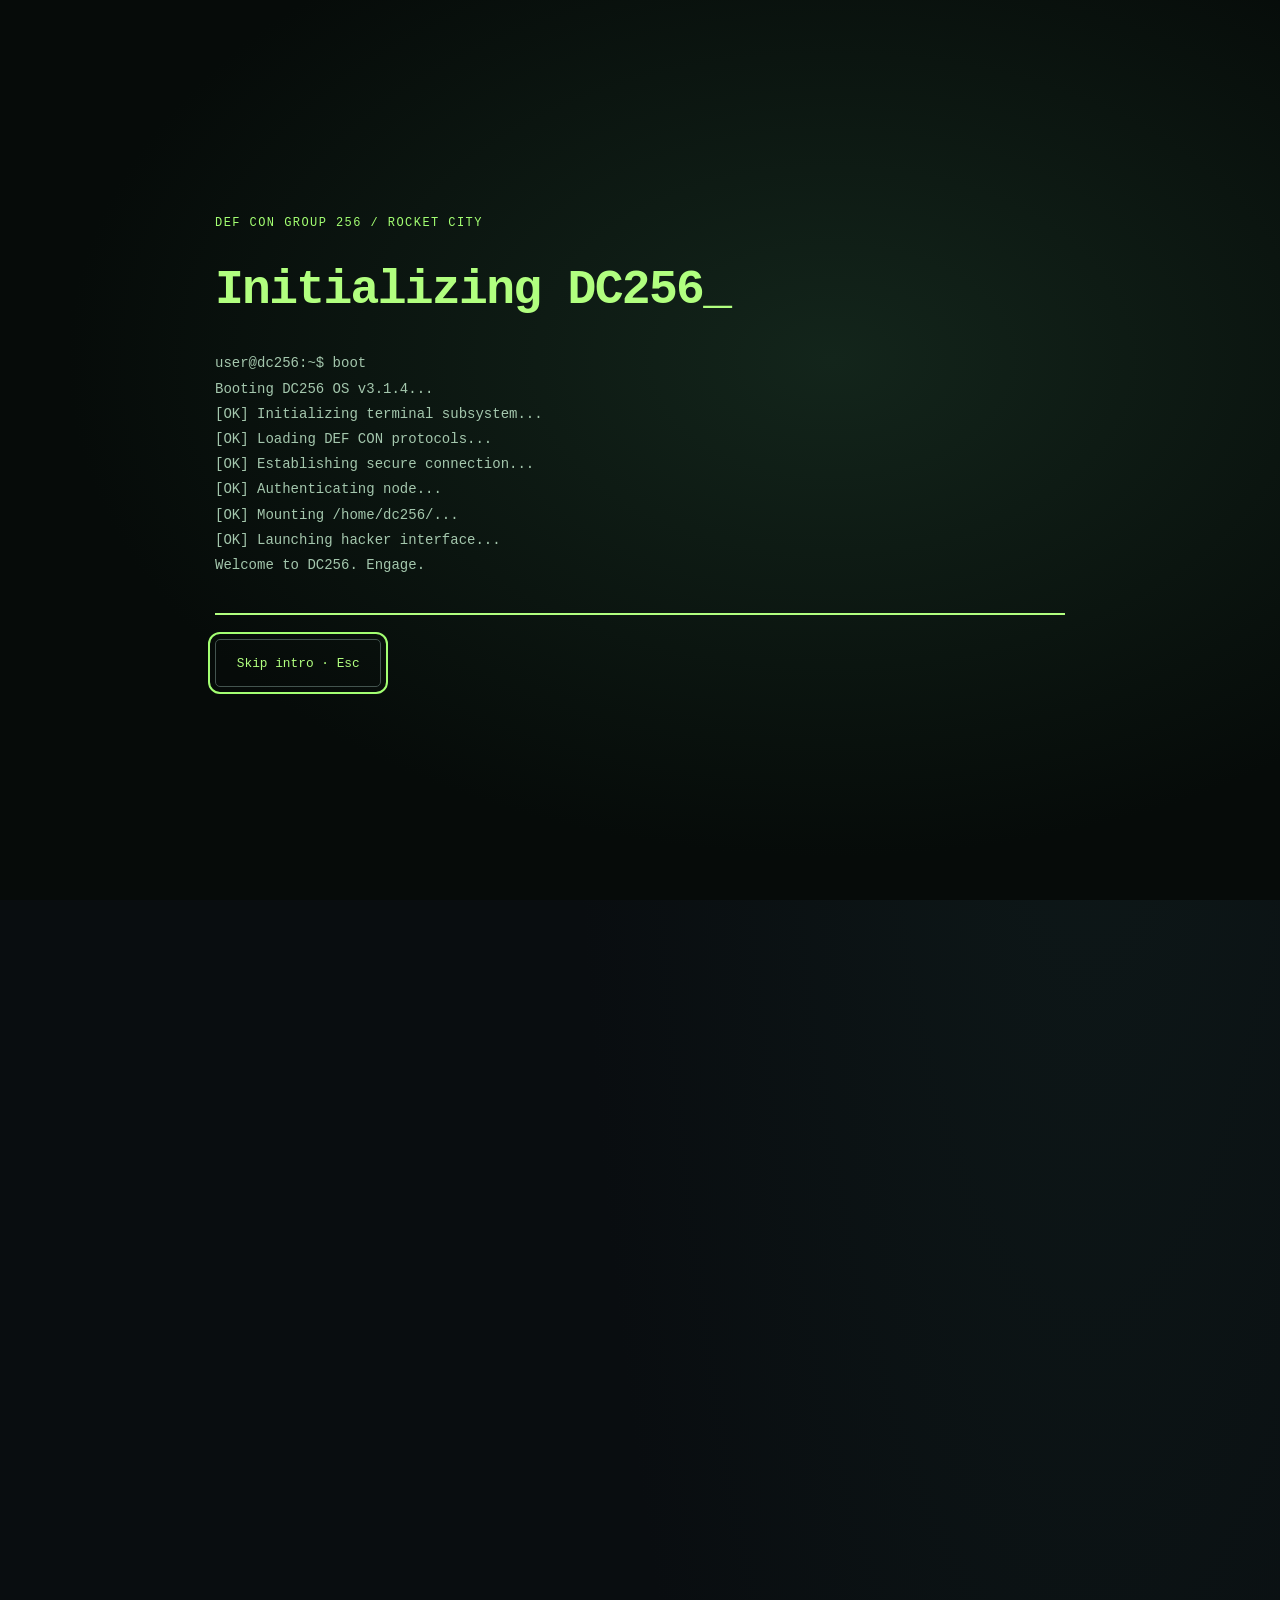
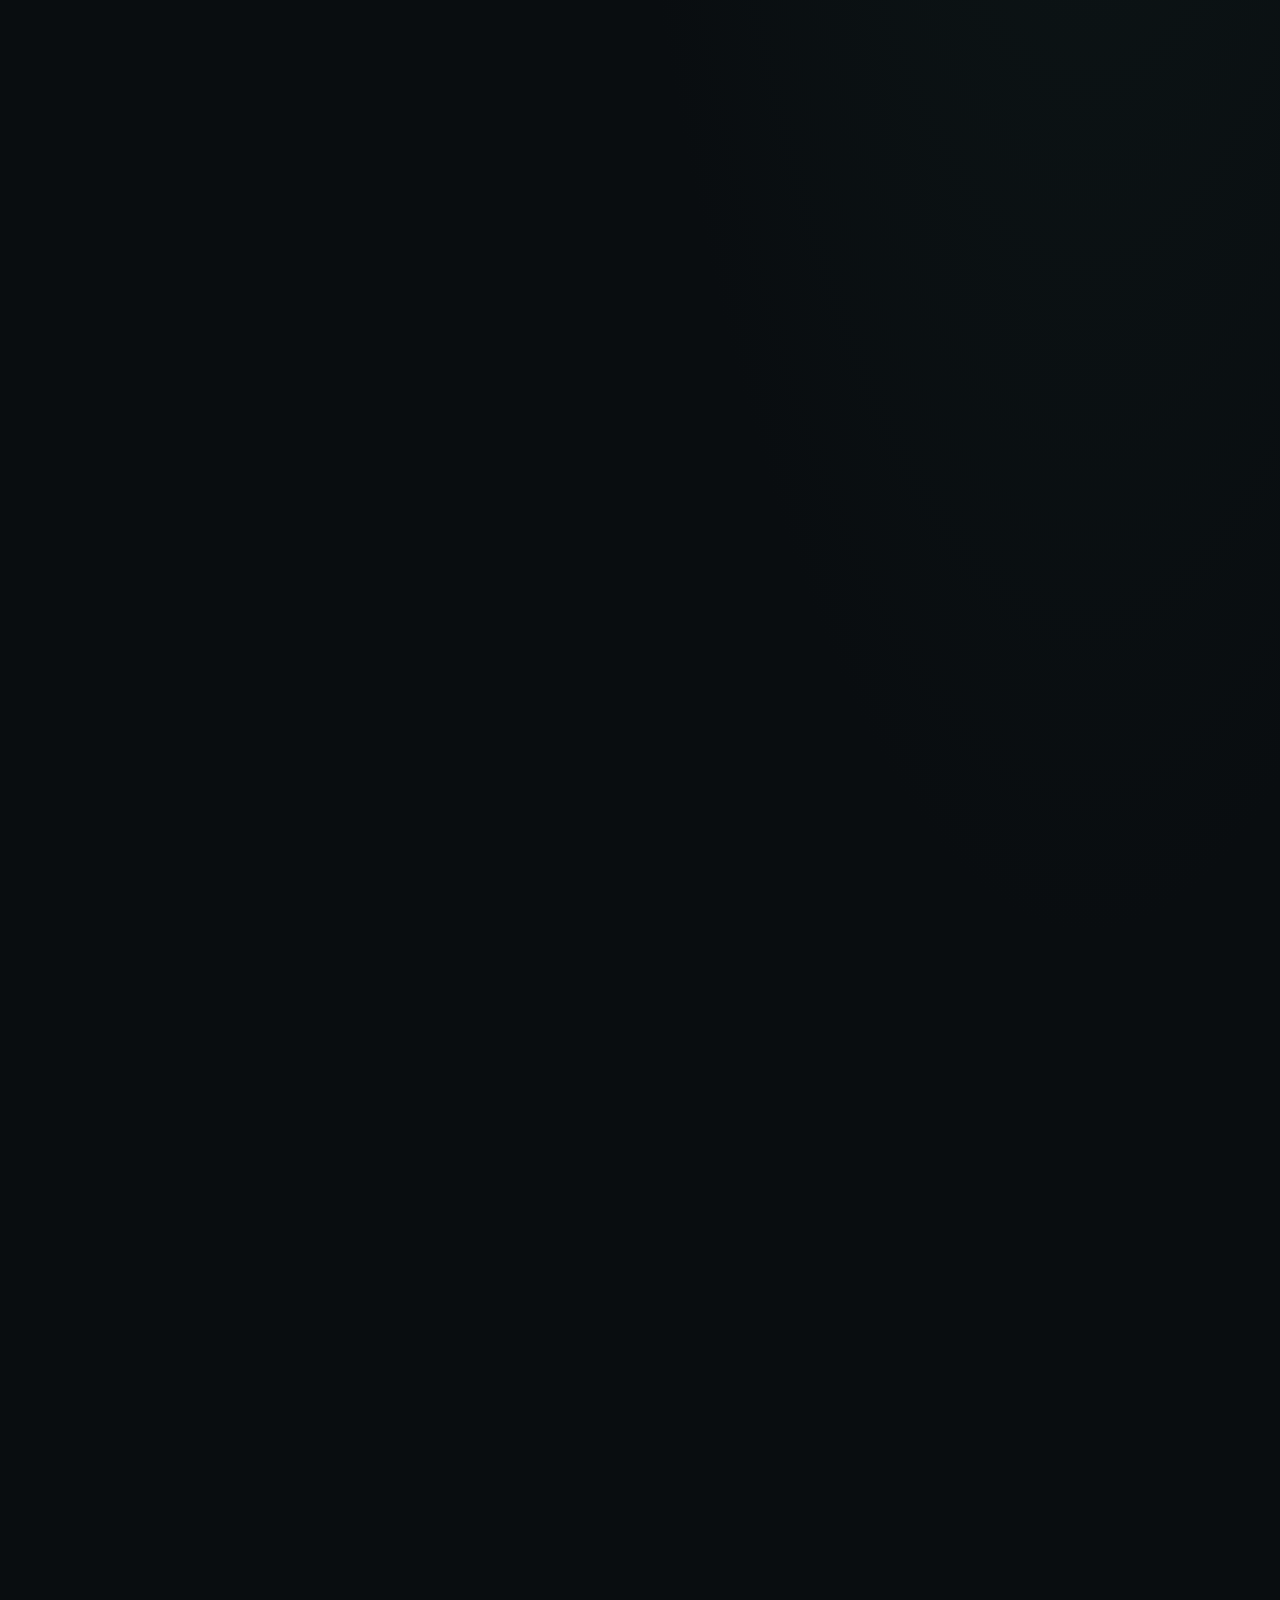
==== index.html @ 9b5f7f0c "Power terminal events command and latest listing from shared event data" ====
<!DOCTYPE html><html lang="en"><head><meta charset="UTF-8"><meta name="viewport" content="width=device-width, initial-scale=1"><title>DC256 — Huntsville Hacker Community</title><meta name="description" content="Huntsville’s DEF CON group. Meet hackers, makers, and security enthusiasts through local meetups, workshops, and CTFs."><script src="scripts/boot-intro.js"></script><link rel="icon" href="images/DC256_Text.png"><link rel="stylesheet" href="https://cdnjs.cloudflare.com/ajax/libs/font-awesome/6.4.0/css/all.min.css"><link rel="stylesheet" href="styles/workbench.css"><script src="scripts/events.js" defer></script><script src="scripts/workbench.js" defer></script></head><body class="home">  <header class="site-header"><a class="site-brand" href="index.html" aria-label="DC256 home"><img src="images/DC256_Text.png" alt="DC256"></a><nav aria-label="Main navigation"><a href="index.html" aria-current="page">Home</a><a href="about.html">About</a><a href="events.html">Events</a><a href="contact.html">Contact</a><a href="wardrive2026.html">Wardrive 2026</a><a href="https://huntsvillehtb.org/" target="_blank" rel="noopener noreferrer">HuntsvilleHTB</a><a href="bsides.html">BSides</a><a href="https://shop.dc256.org/" target="_blank" rel="noopener noreferrer">Shop</a></nav></header>

<main id="main-content"><section class="workbench-hero" aria-labelledby="hero-title">
<div class="hero-copy"><p class="eyebrow">DEF CON GROUP 256 / HUNTSVILLE, AL</p><h1 id="hero-title">Stay curious.<br>Build things.<br><em>Hack together.</em></h1><p class="hero-description">Your local gathering of hackers, tinkerers, and infosec enthusiasts. Open knowledge. Hands-on experiments. Good company.</p><div class="hero-actions"><a class="button primary" href="events.html">Explore events</a><a class="button" href="https://discord.gg/7DgPkkJyCH" target="_blank" rel="noopener noreferrer">Join Discord</a></div><p class="hero-footnote">// Rocket City. Hacker spirit. Everyone welcome.</p></div>
<div class="network-panel"><div class="orbit orbit-one" aria-hidden="true"></div><div class="orbit orbit-two" aria-hidden="true"></div><span class="visual-coordinate" aria-hidden="true">34.7304° N / 86.5861° W</span><div class="window-bar"><span>dc256@rocketcity:~</span><span>community node / 256</span></div><div class="network-art" aria-hidden="true"><svg viewBox="0 0 520 320" fill="none"><path class="network-path" d="M60 75H180L260 160H420M80 255H180L260 160V45M260 160V270H420M260 160L420 65"/><path class="packet" d="M60 75H180L260 160H420M80 255H180L260 160V45M260 160V270H420M260 160L420 65"/><g class="nodes"><circle cx="60" cy="75" r="7"/><circle cx="80" cy="255" r="7"/><circle cx="260" cy="45" r="7"/><circle cx="420" cy="65" r="7"/><circle cx="420" cy="160" r="7"/><circle cx="420" cy="270" r="7"/></g><g fill="#8d9e98" font-family="monospace" font-size="12"><text x="35" y="53">curiosity</text><text x="40" y="285">hardware</text><text x="385" y="44">community</text><text x="382" y="193">security</text><text x="375" y="300">open source</text></g></svg></div><div class="signal-tag signal-tag-a" aria-hidden="true"><span>root@rocketcity</span><strong>ACCESS: OPEN</strong></div><div class="signal-tag signal-tag-b" aria-hidden="true"><span>explore / experiment / share</span><strong>&lt;hello, world /&gt;</strong></div><div class="network-caption"><span class="prompt">$</span> connect --community dc256<span class="cursor">_</span></div><img class="hero-mascot" src="images/racoon.webp" alt="DC256 raccoon mascot"></div>
</section><div class="topic-strip" aria-label="Community interests"><span>Cybersecurity</span><span>Hardware hacking</span><span>CTFs & workshops</span><span>Open knowledge</span></div>  <section class="terminal" id="events"><div class="section-label"><span>COMMUNITY BRIEFING</span><span>MEETUPS / TALKS / WORKSHOPS</span></div>
    <h2 style="color: var(--highlight);">Latest Meetup</h2>
    <div class="next-event">
      <div>
        <h3 style="margin-top:0;color:#cfead3;">November Meetup — Rae Baker &amp; Bri Benson — Identify &amp; Intercept: Protecting Your Family's Online Privacy</h3>
        <p>
          <strong>Date:</strong> Friday, November 20, 2026<br>
          <strong>Time:</strong> 6:00 PM<br>
          <strong>Location:</strong> GigaParts Classroom, 6123 University Dr, Huntsville, AL 35806
        </p>

        <p class="sponsor">
          In collaboration with Rocket City Sleuth Squad and DC256.<br>
          Sponsored by: North Alabama Chapter of the Information System Security Association (NAC-ISSA) —
          <a class="mini-link" href="https://nac-issa.org/" target="_blank">nac-issa.org</a>
        </p>

        <p>
          Join OSINT analysts Bri Benson and Rae Baker as they use their specialties in missing persons and counter human trafficking cases to guide you through identifying weak spots in your family's online privacy.
          You'll learn practical ways to shrink your digital footprint through hands-on activities and case studies.
        </p>

        <p style="margin-top:1rem;">
          <a href="events.html" class="mini-link">See all events</a>
        </p>
      </div>

      <a href="events.html" aria-label="Open events page">
        <img src="images/Identify_Intercept_Flyer_November.jpg" alt="Flyer: Rae Baker &amp; Bri Benson — Identify &amp; Intercept: Protecting Your Family's Online Privacy">
      </a>
    </div>
  </section>  <div class="community-grid"><section class="terminal shell" id="shell"><div class="window-bar"><span>~/dc256 / interactive shell</span><button type="button" id="replayBoot">Replay boot</button></div><div class="shell-screen" id="shellScreen">
    <div class="shell-transcript" role="log" aria-label="Shell transcript" aria-live="polite" aria-relevant="additions">
      <div id="bootScreen" class="boot-log" aria-label="Terminal startup"></div>
      <div class="terminal-output" id="terminalOutput"></div>
    </div>
    <div class="terminal-input">
      <label for="commandInput" class="shell-prompt">user@dc256:~$</label><input type="text" id="commandInput" placeholder="Type help to get started" aria-label="Terminal command" autocomplete="off" autocapitalize="off" spellcheck="false">
    </div>
    </div><div class="command-chips"><span>Try a command</span><button data-command="help">help</button><button data-command="whoami">whoami</button><button data-command="events">events</button><button data-command="banner">banner</button></div>
  </section>  <section class="terminal" id="about"><p class="eyebrow">LOCAL PEOPLE. SHARED CURIOSITY.</p>
    <h2 style="color: var(--highlight);">About DC256</h2>
    <p>DC256 is the Huntsville, Alabama DEF CON Group — a local meetup for hackers, tinkerers, and information security enthusiasts. We’re an open group welcoming everyone from seasoned professionals to curious newcomers.</p>
    <p>Our mission is to share knowledge, promote hands-on experimentation, and build a strong local security community. Expect workshops, lightning talks, CTFs, and general chaos.</p><div class="community-photos"><img src="images/wardrive_group_i2c.webp" alt="DC256 members at the wardriving competition" loading="lazy"><img src="images/yellowhammer_hangout_2.jpeg" alt="Community gathering at Yellowhammer" loading="lazy"></div>
  </section></div>  <section class="terminal" id="featured">
    <h2 style="color: var(--highlight);">Featured on DEF CON's Official Channel</h2>
    <p>DC256 was recently featured on the official DEF CON YouTube channel. Check it out below!</p>
    <div style="position:relative;width:100%;padding-top:56.25%;margin-top:1rem;border:2px solid var(--highlight);box-shadow:0 0 14px rgba(141,255,149,.3);background:#000;">
      <iframe
        style="position:absolute;top:0;left:0;width:100%;height:100%;border:0;"
        src="https://www.youtube-nocookie.com/embed/u-SsrNy-cK0"
        title="DC256 featured on DEF CON's official YouTube channel"
        loading="lazy"
        allow="accelerometer; clipboard-write; encrypted-media; gyroscope; picture-in-picture; web-share"
        referrerpolicy="strict-origin-when-cross-origin"
        allowfullscreen></iframe>
    </div>
  </section>  <section class="terminal" id="wardrive-comp">
    <h2 style="color: var(--highlight);">Wardrive Competition 2026 — Results Are In!</h2>
    <div class="next-event">
      <div>
        <h3 style="margin-top:0;color:#cfead3;">DC256's 1st Annual Wardriving Competition</h3>
        <p>
          <strong>Date:</strong> Saturday, April 25, 2026<br>
          <strong>Location:</strong> UAH I2C, Huntsville<br>
          <strong>Participants:</strong> 6 &nbsp;|&nbsp; <strong>Total BSSIDs:</strong> 41,348 &nbsp;|&nbsp; <strong>Prizes:</strong> $250
        </p>

        <p>
          Our first annual wardriving competition is in the books! 6 participants hit the streets of Huntsville with Kismet rigs and WiGLE Android setups, capturing over 41,000 unique WiFi networks in just over an hour. JT (.luckypi) took 1st place with 96,445 points and 17,540 BSSIDs, Frank Tysons earned 2nd with 75,193 points and an impressive 57 WEP fossils, and K3rnel5anders won 3rd place for the most creative rig.
        </p>

        <p style="margin-top:1rem;">
          <a href="wardrive2026.html" style="
            display:inline-block;
            padding:.7rem 1.5rem;
            background:var(--accent);
            color:black;
            font-weight:bold;
            font-size:1rem;
            border:2px solid var(--highlight);
            text-decoration:none;
            transition:transform .2s ease, box-shadow .2s ease;
            box-shadow:0 0 10px var(--highlight);
          ">🏆 View Full Results & Route Map</a>
        </p>
      </div>

      <a href="wardrive2026.html" aria-label="View wardrive results">
        <img src="images/wardrive_group_i2c.webp" alt="DC256 Wardrive Competition 2026 group photo at I2C">
      </a>
    </div>
  </section>  <section class="terminal discord-panel" style="text-align: center; padding: 4rem 2rem;"><span class="discord-watermark" aria-hidden="true">&gt;_</span><p class="eyebrow">THE CONVERSATION CONTINUES</p>
    <h2 style="color: var(--highlight); margin-bottom: 1.5rem;">Join the DC256 Discord</h2>
    <a href="https://discord.gg/7DgPkkJyCH" target="_blank" style="
      display: inline-block;
      padding: 1rem 2rem;
      background-color: var(--accent);
      color: black;
      font-weight: bold;
      font-size: 1.2rem;
      border: 2px solid var(--highlight);
      text-decoration: none;
      transition: transform 0.2s ease, box-shadow 0.2s ease;
      box-shadow: 0 0 10px var(--highlight);
    ">
      Connect on Discord <i class="fab fa-discord"></i>
    </a>
  </section>    <section class="terminal" id="contact">
    <h2 style="color: var(--highlight);">Contact Us</h2>
    <p>Email: <a href="mailto:info@dc256.org" style="color: var(--highlight);">info@dc256.org</a></p>
    <p><strong>UAH Invention to Innovation Center (I2C)</strong><br>850 Ben Graves Dr NW, Huntsville, AL 35816</p>
    <iframe class="map" src="https://www.google.com/maps?q=850+Ben+Graves+Dr+NW,+Huntsville,+AL+35816&output=embed" width="100%" height="300" style="border:2px solid var(--accent); margin-top: 1rem;" loading="lazy" referrerpolicy="no-referrer-when-downgrade"></iframe>
  </section></main>  <footer>
    <p>&copy; 2026 DC256 - Huntsville DEF CON Group | Built by hackers, for hackers.</p>
    <p>Email us: <a href="mailto:info@dc256.org" style="color:var(--highlight)">info@dc256.org</a></p>    <div class="socials">
      <a href="https://x.com/defcon256" target="_blank"><i class="fab fa-twitter"></i></a>
      <a href="https://www.linkedin.com/company/dc256" target="_blank"><i class="fab fa-linkedin"></i></a>
      <a href="https://discord.gg/7DgPkkJyCH" target="_blank"><i class="fab fa-discord"></i></a>
      <a href="https://www.instagram.com/defcon256/" target="_blank"><i class="fab fa-instagram"></i></a>
      <a href="https://www.facebook.com/people/DC256/61591840475933/" target="_blank"><i class="fab fa-facebook"></i></a>
    </div>
  </footer>

<script>    const terminalOutput = document.getElementById('terminalOutput');
    const commandInput = document.getElementById('commandInput');

    const commands = {
      "whoami": "You're a hacker, tinkerer, and infosec enthusiast. Welcome home.",
      "uptime": "DC256 has been operating since 2018.",
      "ls": "about.html  events.html  contact.html  shop/",
      "pwd": "/var/www/dc256",
      "cd": "Nice try. You're already in the best directory.",
      "cat flag.txt": "FLAG{R34L_H4CK3R_V1B3S}",
      "date": new Date().toString(),
      "clear": "clear",
      "help": `DC256(1)       Community Manual       DC256(1)

NAME
    dc256 — Rocket City's browser shell

SYNOPSIS
    command [exactly as listed below]

DESCRIPTION
    A playground for curious minds.
    Commands are case-sensitive simulations;
    no scans, file changes, or network probes
    are performed. Press Enter to run a command,
    or tap one of the command shortcuts.

COMMUNITY
    whoami          Find your people.
    dc256           About the local crew.
    events          Show the next upcoming meetup.
    contact         Open a human connection.
    uptime          How long we've been at it.

SHELL BASICS
    ls              List the neighborhood.
    pwd             Where you landed.
    cd              Attempt an escape.
    date            Inspect the local clock.
    echo            Shout into the terminal.
    clear           Clear the transcript.
    help            Read this manual.
    helpme          Ask for a little direction.

FIELD TOOLS
    nmap            Scan our fictional host.
    ping            Check curiosity's latency.
    traceroute      Trace the route to community.
    decrypt         Crack an extremely local cipher.
    git status      Inspect your human working tree.
    chmod +x curiosity
                    Grant yourself permission to try.

EASTER EGGS
    cat flag.txt    Capture a tiny flag.
    sudo            Negotiate privileges.
    motd            Message of the day.
    fortune         Binary wisdom.
    banner          Unnecessarily large ASCII art.
    hacktheplanet   You know the line.
    rm -rf /        Test our sandbox's patience.
    coffee          Query the caffeine supply.
    quote           A quiet thought.

EXAMPLES
    user@dc256:~$ ping
    user@dc256:~$ chmod +x curiosity
    user@dc256:~$ git status

SEE ALSO
    events.html, about.html, contact.html

AUTHORS
    Built by hackers, for hackers.

DC256             Section 1             DC256(1)`,
      "dc256": "DC256 — Huntsville hackers, tinkerers, and infosec enthusiasts. See events.html for meetup details.",
      "events": "Browse events.html for meetups, workshops, and the full archive.",
      "sudo": "Nice try. You already have root access. 😏",
      "motd": "Welcome to the rockin' underground of Rocket City hackers. Remember: Hack the planet!",
      "fortune": "There are 10 types of people in the world: those who understand binary and those who don't.",
      "banner": `
      ▒▒▒▒▒▒▒▒▒ ▒▒▒▒▒▒▒▒▒▒▒▒▓▒▒▒▒▒▒▒▒▒ ▒▒▒▒▒▒▒▒▒▒▒▒▒▒▒▒▒▒▒▒▒▒▓
      ▒▒▒▓▓▓▒▒▒▒ ▒▒▒▓▓▓▓▓▓▓██▓▓▓▓▓▓▒▒▓▓▒▒▒▓▓▓▓▓▓▓▓▓▒▒▓▓▓▓▓▓▓▓█
      ▒▒▒▓██▓▒▒▒▒▒▒▒▓███████ ██████▓▒▒▒▒▒▒▒▓▓▓▓▓██▒▒▒▓████████
      ▒▒▒▒▓▒▓▓▒▒▒▒▒▒▒▒      ▒▒▒▒▒▒▒▒▒▒▓▓▒▒▒▒▒▒▒▒▒ ▒▒▒▒▒▒▒▒▒▒▒▒
      ▒▒▒▒█  ▒▒▒▒▒▒▒▓       ▒▒▒▒▓▓▓▓▓▓███████▓▒▒▒▒▒▒▒▓███▓▓▒▒▓
      ▒▒▒▒█ ▒▒▒▒▓▓▒▒▓ ▒     ▒▒▒▒███████ █████▓▒▒▒▒▒▒▒▓███▓▒▒▒▓
      ▒▒▒▒▒▒▒▒▒▓█▒▒▒▒▒▒▒▒▒▒▒▒▒▒▒▒▒▒▒▒▒▒▒▒▒▒▒▒▒▒▒▓▓▓▒▒▒▒▒▒▒▒▒▒█
      ▓▓▓▓▓▓▓▓▓█▓▓▓▓▓▓▓▓▓▓▓▓▓▓▓▓▓▓▓▓▓▓█▒▓▓▓▓▓▓▓▓▓█▓▓▓▓▓▓▓▓▓▓▓█
      ██████████ ████████████████████████████████ ███████████  
      `,
      "echo": "echo...echo...echo... (You can shout in here, but we might just hack back!)",
      "nmap": "Starting Nmap 7.93 ( https://nmap.org )\nHost is up (0.001s latency).\nPORT    STATE SERVICE\n256/tcp open  rocketcity",
      "hacktheplanet": "Mess with the best, die like the rest! (Or just grab some stickers at the next meetup).",
      "rm -rf /": "Whoa there, cowboy! Not in *this* sandbox.",
      "contact": "Find us on Discord, Twitter (@defcon256), or at our next GigaParts meetup!",
      "coffee": "No coffee. Only caffeine-fueled curiosity.",
      "helpme": "Try 'help' (or just ask someone wearing all black at the meetup).",
      "ping": "PING curiosity.local — simulated loopback\nreply from your brain: time=0ms TTL=256\nreply from your brain: time=0ms TTL=256\n0% curiosity lost. 100% chance of a side quest.",
      "traceroute": "Tracing a fictional route to community...\n 1  localhost      (leave the house)\n 2  huntsville     (find the meetup)\n 3  dc256          (ask a weird question)\nDestination reached. You were never an isolated host.",
      "chmod +x curiosity": "Permissions updated (metaphorically).\n-rwxr-xr-x  you  community  curiosity\nYou can now execute that idea you've been putting off.\nWarning: may spawn additional hobbies.",
      "decrypt": "Ciphertext: WPRZ IWT EAPCTI\nTrying ROT13... nope.\nTrying coffee... still nope.\nCaesar shift +11: HACK THE PLANET\nThe real key was an unreasonable number of stickers.",
      "git status": "On branch rabbit-hole\nChanges not staged for commit:\n  modified: sleep_schedule.md\n  modified: definitely_final_v7.py\nUntracked files:\n  another_side_project/\nNothing committed. Everything learned.",
      "quote": "“The quieter you become, the more you are able to hear.” – Kali Linux"
    };

    commandInput.addEventListener('keydown', function (e) {
      if (e.key === 'Enter') {
        const input = commandInput.value.trim();
        commandInput.value = '';

        if (input === '') return;
        document.dispatchEvent(new CustomEvent('shell-command', {detail: {clear: input === 'clear'}}));
        const pre = document.createElement('pre');
        pre.className = 'terminal-command';
        const prompt = document.createElement('span');
        prompt.className = 'shell-prompt';
        prompt.textContent = 'user@dc256:~$ ';
        pre.append(prompt, document.createTextNode(input));
        terminalOutput.appendChild(pre);

        const response = Object.prototype.hasOwnProperty.call(commands, input) ? commands[input] : `command not found: ${input}`;

        if (response === "clear") {
          terminalOutput.innerHTML = '';
        } else {
          const res = document.createElement('pre');
          if (input === 'events') {
            res.textContent = 'Loading latest events...';
            window.DC256Events.terminal().then(text => {
              res.textContent = text;
              if (res.isConnected && res === terminalOutput.lastElementChild) {
                const screen = document.getElementById('shellScreen');
                screen.scrollTop = screen.scrollHeight;
              }
            });
          } else if (input === 'help') {
            res.className = 'man-page';
            response.split('\n').forEach((line, index) => {
              const row = document.createElement('span');
              if (/^[A-Z][A-Z ]+$/.test(line)) row.className = 'man-heading';
              if (index === 0) row.className = 'man-title';
              row.textContent = line + '\n';
              res.appendChild(row);
            });
          } else res.textContent = response;
          terminalOutput.appendChild(res);
        }
        const screen = document.getElementById('shellScreen');
        screen.scrollTop = screen.scrollHeight;
      }
    });
  </script></body></html>
---- styles/workbench.css ----
:root{color-scheme:dark;--main-bg:#090d10;--primary-text:#bac5c8;--highlight:#a3ff72;--accent:#a3ff72;--border-accent:#293739;--surface:#10171b;--muted:#8faaa5;--mono:ui-monospace,SFMono-Regular,Consolas,'Liberation Mono',monospace}
*{box-sizing:border-box}html{scroll-behavior:smooth;scroll-padding-top:7rem}body{margin:0;background:var(--main-bg)!important;color:var(--primary-text)!important;font-family:Arial,Helvetica,sans-serif!important;font-size:1rem;line-height:1.7;min-height:100vh}a{color:var(--highlight);text-underline-offset:.25em}button,input{font:inherit}button,a,input{touch-action:manipulation}:focus-visible{outline:2px solid var(--highlight);outline-offset:5px}img,iframe,video{max-width:100%}img{height:auto}h1,h2,h3{line-height:1.2;letter-spacing:-.035em;color:#edf3ef!important;overflow-wrap:anywhere}h1,h2{font-family:var(--mono)}h2{font-size:clamp(1.4rem,2.5vw,2rem);margin:0 0 1.5rem}h3{font-size:clamp(1.15rem,1.8vw,1.5rem)}p{overflow-wrap:anywhere}header{background:#090d10f5!important;border-bottom:1px solid #293739!important;padding:1.15rem max(1.25rem,calc((100vw - 1280px)/2))!important;display:flex;align-items:center;justify-content:space-between;gap:2rem;position:relative;z-index:20}header>img{width:105px;height:auto!important;flex-shrink:0}nav{display:flex;flex-wrap:wrap;align-items:center;gap:.25rem 1.2rem}nav a{margin:0!important;padding:.5rem 0;color:#bbc8c4!important;font: .875rem var(--mono);font-weight:500!important;text-decoration:none;min-height:44px;display:inline-flex;align-items:center}nav a:hover,nav a[aria-current=page]{color:var(--highlight)!important}nav a[aria-current=page]{box-shadow:inset 0 -2px var(--highlight)}.menu-toggle{display:none}.skip-link{position:absolute;left:1rem;top:-100px;z-index:99;background:var(--highlight);color:#090d10;padding:.7rem}.skip-link:focus{top:1rem}
.home main{max-width:1280px;padding:0 2rem;margin:auto}.workbench-hero{display:grid;grid-template-columns:1.1fr 1fr;gap:4rem;align-items:center;padding:clamp(3rem,7vw,7rem) 0 3.5rem}.eyebrow{color:var(--highlight);font: .8rem var(--mono);letter-spacing:.12em;margin:0 0 1.8rem}.workbench-hero h1{font-family:Arial,Helvetica,sans-serif;font-size:clamp(2.8rem,5.5vw,5rem);font-weight:750;line-height:1.04;margin:0}.workbench-hero h1 em{font-style:normal;color:var(--highlight)}.hero-description{max-width:490px;font-size:1.1rem;margin:1.7rem 0;color:#a5b6b7}.hero-actions{display:flex;flex-wrap:wrap;gap:.8rem}.button{display:inline-flex;padding:.8rem 1.3rem;border:1px solid #43544f;border-radius:5px;text-decoration:none;font: .875rem var(--mono);align-items:center;min-height:48px;transition:background .2s,transform .2s}.button:hover{background:#203023;transform:translateY(-2px)}.button.primary{background:var(--highlight);color:#10170d;border-color:var(--highlight);font-weight:bold}.hero-footnote{font: .8rem var(--mono);color:#8d9f9b;margin-top:2rem}.network-panel{position:relative;background:linear-gradient(145deg,#142019,#0e151a);border:1px solid #33443d;border-radius:10px;min-width:0;box-shadow:0 24px 90px #0004}.window-bar{display:flex;align-items:center;justify-content:space-between;gap:1rem;border-bottom:1px solid #2c3d36;padding:1rem 1.3rem;color:#a1b3ac;font: .75rem var(--mono)}.network-art{padding:1rem 0;background-image:radial-gradient(#83ab8c26 1px,transparent 1px);background-size:18px 18px}.network-art svg{display:block;width:100%;height:auto}.network-path{stroke:#3c5b4c;stroke-width:1.5}.nodes{stroke:#a3ff72;fill:#15291b;stroke-width:2}.packet{stroke:#a3ff72;stroke-width:3;stroke-dasharray:5 150;animation:packet-flow 8s linear 2}.network-caption{border-top:1px solid #2c3d36;padding:1.3rem;font: .8rem var(--mono);color:#bccbc1}.prompt{color:var(--highlight);margin-right:.75rem}.cursor{animation:cursor-blink 1s steps(2) 6}.hero-mascot{position:absolute;width:76px;height:76px;object-fit:contain;right:-15px;bottom:-28px;filter:drop-shadow(0 4px 10px #0008)}.topic-strip{display:flex;flex-wrap:wrap;justify-content:space-between;gap:1rem;border-top:1px solid #293739;border-bottom:1px solid #293739;padding:1.2rem 0;margin-bottom:3.5rem;font:.8rem var(--mono);color:#9eafa8}.topic-strip span:before{content:'+ ';color:var(--highlight)}
.terminal,.about-section,.contact-section,.events-section{background:var(--surface);border:1px solid #293739;box-shadow:none!important;border-radius:8px;padding:clamp(1.25rem,3.5vw,3rem)!important;max-width:1216px;width:calc(100% - 3rem);margin:2rem auto!important;color:var(--primary-text);font-family:Arial,Helvetica,sans-serif}.home .terminal{width:100%;max-width:none;margin:2rem 0!important}.terminal h2:before{content:'// ';color:var(--highlight);font-weight:400}.next-event{display:grid;grid-template-columns:1.3fr .8fr;gap:clamp(1.5rem,4vw,4rem);align-items:start}.next-event img{border:1px solid #3b4a43;border-radius:5px;box-shadow:none;width:100%}.sponsor{font-size:.9rem;color:#b7c8b2;font-weight:400;line-height:1.7}.mini-link{font: .875rem var(--mono);font-weight:600}.shell{background:#0a1113!important;padding:0!important;overflow:hidden}.shell>p,.shell>.terminal-input,.shell>.terminal-output,.shell>.command-chips,.shell>.boot-log{margin:1.2rem 1.5rem}.shell>p{font: .9rem var(--mono)}.terminal-input{display:flex;align-items:center;gap:1rem;background:#121d20;border:1px solid #33483c;border-radius:4px;padding:.65rem 1rem}.terminal-input input{min-width:0;width:100%;background:transparent;color:#e2f4dc;border:0;padding:.3rem;outline-offset:3px;font:1rem var(--mono)}.terminal-output{max-height:340px;overflow:auto;font:.9rem/1.6 var(--mono)}.terminal-output pre{white-space:pre-wrap;overflow-wrap:anywhere;font:inherit}.boot-log{font:.8rem/1.7 var(--mono);color:#8aab95;white-space:pre-wrap}.command-chips{display:flex;gap:.5rem;align-items:center;flex-wrap:wrap;color:#9baea4;font:.8rem var(--mono)}.command-chips button,#replayBoot,.menu-toggle{background:#18241d;color:var(--highlight);border:1px solid #3b5041;border-radius:4px;padding:.55rem .8rem;cursor:pointer;min-height:44px}.command-chips button:hover,#replayBoot:hover{background:#26392a}.window-bar button{font: .75rem var(--mono)}#partners>div{flex-direction:row!important;justify-content:center;flex-wrap:wrap;gap:3rem!important}#partners .partner-row{transform:none!important;gap:2rem!important}#partners img{max-height:100px;object-fit:contain}#partners a{max-width:240px}#contact iframe{border:1px solid #33443d!important;border-radius:5px}#featured>div{border:1px solid #33443d!important;box-shadow:none!important;border-radius:5px;overflow:hidden}.terminal a[style*="display:"]{box-shadow:none!important;border:1px solid #516b48!important;border-radius:5px;font-size:1rem!important;padding:.8rem 1.25rem!important}.event{border:1px solid #33443d!important;box-shadow:none!important;background:#0b1215!important;border-radius:6px;padding:clamp(1rem,3vw,2rem)!important;margin:1.5rem 0!important}.event img{border:1px solid #33443d!important;border-radius:4px;max-height:850px;object-fit:contain}.events-section h1{font-size:clamp(1.7rem,3.5vw,2.8rem);border-bottom-color:#33443d}.archive-header,.archive-panel{width:calc(100% - 3rem);max-width:1216px;border-color:#33443d;box-shadow:none}.archive-panel .events-section{width:100%;margin:0!important}.about-section,.contact-section{max-width:900px;margin:4rem auto!important}.about-section h1,.contact-section h1{font-size:clamp(2rem,5vw,3.5rem)}body>img[alt="DC256 Rocket"]{opacity:.08!important}.contact-section p,.contact-section a{font-size:1rem;line-height:1.8}.hero-banner{background:linear-gradient(120deg,#15221a,#0d171d)!important;border-bottom:1px solid #33443d!important}.hero-banner h1{font-size:clamp(2rem,5vw,3.5rem)!important;text-shadow:none!important}.hero-stat .num{text-shadow:none!important}.socials{display:flex;flex-wrap:wrap;justify-content:center;gap:.5rem}.socials a{display:inline-flex;align-items:center;justify-content:center;min-width:44px;min-height:44px}.socials i{color:#a3ff72!important;font-size:1.25rem!important;margin:0 .5rem!important}footer{padding:2.5rem 1.5rem!important;background:#0a1013!important;border-top:1px solid #293739!important;text-align:center;font-size:.85rem!important;color:#94a6a0;margin-top:4rem!important}footer a{color:var(--highlight)}.map-container iframe{border:1px solid #33443d!important}.motion-paused *{animation-play-state:paused!important}@keyframes packet-flow{to{stroke-dashoffset:-620}}@keyframes cursor-blink{50%{opacity:0}}
@media(min-width:1500px){header{gap:4rem}}@media(max-width:1050px){header{gap:1rem;flex-wrap:wrap}nav{gap:0 1rem}.workbench-hero{gap:2rem}.hero-mascot{right:0}}@media(max-width:700px){html{scroll-padding-top:1rem}header{padding:1rem 1.25rem!important;justify-content:space-between}.menu-toggle{display:block;font:.875rem var(--mono)}header nav{width:100%;display:flex;gap:.25rem 1.25rem}header nav.mobile-collapsed{display:none}.home main{padding:0 1.25rem}.workbench-hero{grid-template-columns:1fr;padding:2.5rem 0;gap:2rem}.workbench-hero h1{font-size:clamp(2.5rem,10vw,4rem)}.hero-description{font-size:1rem}.hero-footnote{line-height:1.6}.network-panel{max-width:520px;width:100%}.network-art svg{max-height:250px}.topic-strip{display:grid;grid-template-columns:1fr 1fr;font-size:.75rem;margin-bottom:2rem}.next-event{grid-template-columns:1fr}.next-event>a{max-width:480px}.terminal,.events-section,.about-section,.contact-section{width:calc(100% - 2rem);margin:1rem auto!important}.shell>.window-bar{padding:.8rem 1rem;gap:.5rem}.shell>.terminal-input,.shell>.terminal-output,.shell>.command-chips,.shell>.boot-log,.shell>p{margin:1rem}.command-chips>span{width:100%}.archive-header,.archive-panel{width:calc(100% - 2rem)}#partners>div{gap:2rem!important}#partners img{max-width:200px!important}.hero-banner{padding:2.5rem 1rem!important}.hero-banner .stats-row{gap:1rem!important}.hero-banner .subtitle{font-size:1rem}.network-caption{font-size:.75rem}footer{margin-top:2rem!important}}
@media(prefers-reduced-motion:reduce){html{scroll-behavior:auto}*,*:before,*:after{animation:none!important;transition:none!important}}
@media(max-width:700px){.lb-row{display:grid!important;grid-template-columns:2rem minmax(0,1fr);gap:.5rem!important;padding:1rem .5rem!important}.lb-row>div:nth-child(2){min-width:0}.lb-name{overflow-wrap:anywhere}.lb-bssids,.lb-pts{min-width:0!important;font-size:.9rem!important}.lb-bssids{grid-column:2;text-align:left!important}.lb-pts{grid-column:2;text-align:left!important}}
/* Visual depth: orbital community node, editorial sections, and photo windows. */
.home{background:radial-gradient(ellipse at 85% 8%,#18312c55,transparent 34%),#090d10!important}.home main{position:relative}.workbench-hero{position:relative;isolation:isolate;padding-top:4.5rem;padding-bottom:4rem;gap:2rem;min-height:660px}.workbench-hero:before{content:'';position:absolute;inset:0 -2rem;z-index:-1;background-image:linear-gradient(#7bab8c08 1px,transparent 1px),linear-gradient(90deg,#7bab8c08 1px,transparent 1px);background-size:56px 56px;mask-image:linear-gradient(90deg,transparent,#000 60%,transparent)}.workbench-hero:after{content:'256';position:absolute;z-index:-1;right:-.02em;top:-.08em;font:800 clamp(12rem,27vw,25rem)/1 Arial,sans-serif;letter-spacing:-.07em;color:#a3ff7206;pointer-events:none}.hero-copy{position:relative;z-index:3}.hero-copy h1{font-size:clamp(2.8rem,5.3vw,5rem)}.hero-copy h1 em{color:#b1ff7f;text-shadow:0 0 45px #a3ff7212}.hero-actions .primary{box-shadow:0 5px 30px #a3ff7218}.network-panel{height:520px;background:radial-gradient(ellipse at 50% 48%,#38634944,transparent 65%);border:none;box-shadow:none;border-radius:0;isolation:isolate}.network-panel>.window-bar{border:none;padding:0 0 1rem;color:#7ba28d;font-size:.7rem;letter-spacing:.04em;position:relative;z-index:4}.network-art{position:absolute;inset:65px -10px 20px;background-image:radial-gradient(#83ab8c35 1px,transparent 1px);background-size:18px 18px;mask-image:radial-gradient(ellipse,#000 45%,transparent 73%);opacity:.8}.network-art svg{width:100%;height:100%}.network-art svg g[fill]{opacity:0}.network-path{stroke:#67ad8366}.packet{stroke:#c4ff99;animation:packet-flow 9s linear 3}.hero-mascot{position:absolute;z-index:2;width:260px;height:430px;max-width:65%;object-fit:contain;right:auto;left:50%;bottom:32px;transform:translateX(-50%);filter:drop-shadow(0 0 30px #8aff6a18) drop-shadow(0 16px 16px #0009);animation:mascot-arrive .9s ease-out both}.orbit{position:absolute;z-index:-1;border:1px solid #9dff742b;left:50%;top:49%;border-radius:50%;pointer-events:none}.orbit-one{width:380px;height:380px;transform:translate(-50%,-50%);box-shadow:0 0 0 28px #9dff7403,0 0 0 29px #9dff740c}.orbit-one:after{content:'';position:absolute;inset:-3px;border:3px solid transparent;border-top-color:#b1ff7f;border-right-color:#b1ff7f55;border-radius:50%;animation:orbital-scan 14s linear 2}.orbit-two{width:460px;height:190px;transform:translate(-50%,-50%) rotate(-26deg);border-color:#81d9f533}.visual-coordinate{position:absolute;right:0;bottom:3px;font:.65rem var(--mono);letter-spacing:.08em;color:#8ca69a}.network-caption{position:absolute;bottom:0;left:0;width:75%;background:#0c1514db;border:1px solid #395b48;border-radius:4px;z-index:4;padding:.9rem 1rem;box-shadow:0 12px 30px #0004}.signal-tag{position:absolute;z-index:3;background:#0d1918e8;backdrop-filter:blur(8px);padding:.7rem .85rem;border:1px solid #3c6150;border-left:2px solid #a3ff72;box-shadow:0 10px 28px #0005;font:.65rem/1.5 var(--mono)}.signal-tag span{display:block;color:#9fb6a9}.signal-tag strong{font-weight:400;color:#c3ff9f;font-size:.8rem}.signal-tag-a{top:105px;left:-4px;animation:tag-arrive .7s .15s both}.signal-tag-b{right:-5px;bottom:110px;border-left-color:#7dd9ef;animation:tag-arrive .7s .3s both}.signal-tag-b strong{color:#96e7f6}.topic-strip{position:relative;background:#101b16;border:1px solid #2c4035;border-radius:4px;padding:1.1rem 1.5rem;margin-bottom:3rem;color:#c1d0c4}.section-label{display:flex;justify-content:space-between;gap:1rem;font:.7rem var(--mono);letter-spacing:.08em;color:#98b09e;border-bottom:1px solid #364b3c;padding-bottom:1rem;margin-bottom:1.75rem}.section-label span:first-child{color:#b1ff7f}#events{background:linear-gradient(120deg,#17231b,#10171b 60%);border-top:2px solid #a3ff72;position:relative}#events .next-event{grid-template-columns:1.3fr .75fr}#events .next-event>a{transform:rotate(1.5deg);transition:transform .25s}#events .next-event>a:hover{transform:rotate(0)}#events .next-event img{box-shadow:10px 10px 0 #050a0866}.community-grid{display:grid;grid-template-columns:1fr 1fr;gap:1.5rem;align-items:stretch}.home .community-grid .terminal{margin:.5rem 0 2rem!important;min-width:0}.community-grid #about{background:transparent;border:none;padding:2rem 1rem!important}.community-grid #about .eyebrow{font-size:.7rem;line-height:1.7;letter-spacing:.08em}.community-photos{display:grid;grid-template-columns:1.25fr 1fr;gap:.8rem;margin-top:2rem}.community-photos img{width:100%;height:165px;object-fit:cover;border:1px solid #3d5142;border-radius:4px;filter:saturate(.7);transition:filter .3s,transform .3s}.community-photos img:nth-child(2){transform:translateY(15px)}.community-photos img:hover{filter:saturate(1);transform:translateY(-3px)}.home #featured{background:transparent;padding:2rem 0!important;border:0;border-top:1px solid #2c4035;border-radius:0}.home #featured>div{border-color:#50624b!important}.home #wardrive-comp{background:linear-gradient(135deg,#112027,#10171b 60%);border-color:#2c4e55}.home #wardrive-comp h2:before{color:#8bdcec}#wardrive-comp .next-event img{margin-top:.5rem}.discord-panel{position:relative;overflow:hidden;background:radial-gradient(ellipse at 50% 100%,#a3ff721a,transparent 65%),#101b16;isolation:isolate}.discord-watermark{position:absolute;z-index:-1;left:3%;top:-.25em;font:800 13rem var(--mono);color:#a3ff7208;transform:rotate(-12deg);pointer-events:none}.discord-panel .eyebrow{font-size:.75rem}.discord-panel h2:before{content:''}#partners{background:transparent;border:none!important;border-top:1px solid #293739!important;border-radius:0}#contact{background:linear-gradient(115deg,#111c17,#10171b)}
@keyframes orbital-scan{to{transform:rotate(360deg)}}@keyframes mascot-arrive{from{opacity:0;transform:translate(-50%,18px)}to{opacity:1;transform:translate(-50%,0)}}@keyframes tag-arrive{from{opacity:0;translate:0 8px}to{opacity:1;translate:0 0}}
@media(max-width:1050px) and (min-width:701px){.network-panel{height:460px}.hero-mascot{height:350px;width:220px}.orbit-one{width:290px;height:290px}.orbit-two{width:340px;height:150px}.signal-tag-a{left:0;top:70px}.signal-tag-b{right:0;bottom:80px}.signal-tag{font-size:.6rem}.signal-tag strong{font-size:.7rem}.network-caption{width:100%;font-size:.7rem}.visual-coordinate{bottom:-25px}.community-grid{grid-template-columns:1fr}.community-photos img{height:240px}}
@media(max-width:700px){.workbench-hero{padding-top:2.8rem;min-height:0;gap:1.2rem}.workbench-hero:after{top:39%;font-size:13rem;right:0}.workbench-hero:before{inset:0 -1rem}.network-panel{height:420px;max-width:440px;margin:auto}.hero-mascot{height:345px;width:215px;bottom:35px}.orbit-one{width:270px;height:270px}.orbit-two{width:320px;height:150px}.signal-tag{padding:.55rem .65rem;font-size:.6rem}.signal-tag strong{font-size:.7rem}.signal-tag-a{left:0;top:75px}.signal-tag-b{right:0;bottom:100px}.network-panel>.window-bar{font-size:.6rem}.network-art{inset:40px 0 15px}.network-art svg{max-height:none}.network-caption{width:100%;padding:.8rem;font-size:.7rem}.visual-coordinate{bottom:-24px;font-size:.6rem}.topic-strip{padding:1rem;font-size:.7rem;margin-top:1rem}.section-label{font-size:.65rem;flex-wrap:wrap;gap:.5rem}#events .next-event{grid-template-columns:1fr}#events .next-event>a{transform:none}.community-grid{grid-template-columns:1fr;gap:0}.community-grid #about{padding:1.5rem .25rem!important}.community-photos{margin-bottom:1rem}.community-photos img{height:150px}.discord-watermark{font-size:9rem;left:0;top:0}.discord-panel .eyebrow{font-size:.65rem}}
@media(prefers-reduced-motion:reduce){.packet,.orbit-one:after,.hero-mascot,.signal-tag{animation:none!important}}
/* Shared navigation and interior-page visual system. */
.site-header{gap:1.5rem;position:relative;backdrop-filter:blur(14px)}.site-brand{display:inline-flex;flex-shrink:0}.site-brand img{display:block;width:105px;height:auto!important;max-height:none!important}.site-header nav{gap:.15rem 1rem;justify-content:flex-end;font-family:var(--mono)}.site-header nav a{font-size:.8rem;letter-spacing:0;text-transform:none}.resources-menu{position:relative}.resources-menu summary{list-style:none;cursor:pointer;color:#bbc8c4;font:.8rem var(--mono);padding:.7rem 0;min-height:44px;display:flex;align-items:center;gap:.4rem}.resources-menu summary::-webkit-details-marker{display:none}.resources-menu summary:after{content:'⌄';color:#a3ff72}.resources-menu summary.current-section{color:var(--highlight)}.resources-links{position:absolute;top:100%;left:-1rem;min-width:205px;padding:.5rem 1rem;background:#101b18;border:1px solid #3b5444;border-radius:5px;box-shadow:0 15px 35px #0008;z-index:30}.resources-links a{display:flex;white-space:nowrap}.inner-page{background:radial-gradient(ellipse at 85% 3%,#1f3d2a55,transparent 35%),#090d10!important}.inner-page .about-section,.inner-page .contact-section{position:relative;overflow:hidden;max-width:1100px;background:linear-gradient(125deg,#14221a,#10171b 65%);border-top:2px solid #a3ff72;padding:clamp(1.5rem,5vw,4rem)!important}.about-section:after,.contact-section:after{content:'256';position:absolute;right:0;top:-.15em;font:800 15rem/1 var(--mono);color:#a3ff7207;pointer-events:none}.inner-page .eyebrow{position:relative;z-index:1;font-size:.75rem;line-height:1.6}.page-deck{font-size:clamp(1.25rem,2.5vw,1.7rem)!important;color:#d0dfd1!important;line-height:1.4!important;max-width:600px}.about-section>p:not(.eyebrow):not(.page-deck){max-width:760px}.about-gallery{display:grid;grid-template-columns:1.3fr 1fr;gap:1rem;margin:2.5rem 0}.about-gallery img{width:100%;height:260px;object-fit:cover;border:1px solid #48604c;border-radius:5px}.about-gallery img:nth-child(2){margin-top:1.5rem}.contact-actions{display:flex;gap:.75rem;flex-wrap:wrap;margin:2rem 0}.contact-section .button{font:.875rem var(--mono);line-height:1.4;color:var(--highlight)}.contact-section .primary{color:#10170d}.contact-section .map-container{border-radius:5px;margin-top:2rem}.page-banner{max-width:1216px;width:calc(100% - 3rem);margin:3rem auto 1rem;padding:2rem 0;display:grid;grid-template-columns:1.5fr 1fr;gap:2rem;align-items:center;position:relative;background-image:radial-gradient(#90b59e16 1px,transparent 1px);background-size:22px 22px}.page-banner h1{font:700 clamp(2rem,4vw,3.8rem)/1.12 Arial,sans-serif;letter-spacing:-.04em;margin:1rem 0}.page-banner h1 em{font-style:normal;color:#b1ff7f}.page-banner p:not(.eyebrow){max-width:580px}.banner-symbol{font:200 clamp(5rem,13vw,11rem)/1 var(--mono);color:#7bdbef66;display:flex;align-items:center;justify-content:center}.banner-symbol span{font-size:.55em;color:#b1ff7f;text-shadow:0 0 60px #a3ff7225}.events-page .event{border-left:2px solid #668956!important}.events-page .events-section{background:linear-gradient(125deg,#142019,#10171b 65%)}.wardrive2026-page .hero-banner{background:radial-gradient(ellipse at 70% 30%,#2b576044,transparent 55%),linear-gradient(125deg,#142019,#0c171c)!important}.wardrive2026-page .hero-banner h1{font-family:var(--mono)}.wardrive2026-page .hero-stat{border-left:1px solid #567466;padding:0 1.5rem}.wardrive2026-page .hero-stat .num{color:#b1ff7f}.resource-page .wrap,.linux-resource main{width:calc(100% - 3rem);max-width:1216px;margin:3rem auto;padding:0 0 2rem}.resource-page .wrap>h1{font-size:clamp(2rem,4vw,3.5rem);padding:1rem 0 1.5rem;border-bottom-color:#344c3c}.resource-page .grid{grid-template-columns:repeat(auto-fit,minmax(min(100%,300px),1fr));gap:1.25rem}.resource-page .card,.linux-resource .terminal-intro,.linux-resource main>section{background:linear-gradient(135deg,#16221a,#10171b);border:1px solid #344b3b;border-top:2px solid #86bc65;border-radius:6px;box-shadow:none;padding:1.5rem;min-width:0}.resource-page .card h2{font:600 1.2rem var(--mono)}.resource-page .btn{border:1px solid #5a7e4a;border-radius:4px;font:.875rem var(--mono);padding:.8rem 1rem;line-height:1.5;max-width:100%;overflow-wrap:anywhere}.resource-page .note{background:#15221a;border-color:#405d48;border-radius:4px}.linux-resource .hero{background:radial-gradient(ellipse at 70% 40%,#355c2d44,transparent 65%),#101b17;padding:4rem 1.5rem;border-bottom:1px solid #36503e;animation:none}.linux-resource .hero h1{font-size:clamp(2.5rem,6vw,5rem);text-shadow:none;color:#b1ff7f!important}.linux-resource main>section{margin:2rem 0}.linux-resource pre{overflow:auto;max-width:100%}.linux-resource .terminal-intro{border-left:3px solid #a3ff72}.resource-page .footer{margin-top:auto!important}.resource-page .card .muted{font-size:.9rem}
@media(max-width:1150px){.site-header{flex-wrap:wrap}.site-header nav{flex:1;gap:.15rem .8rem}.site-header nav a,.resources-menu summary{font-size:.75rem}}@media(max-width:700px){.site-header nav{justify-content:flex-start;gap:.2rem 1.25rem}.site-header nav a,.resources-menu summary{font-size:.875rem}.resources-links{position:static;box-shadow:none;min-width:0;margin-bottom:.5rem}.resources-menu[open]{width:100%}.resources-links a{white-space:normal}.page-banner{width:calc(100% - 2rem);grid-template-columns:1fr;margin:1.5rem auto 0;padding:1.5rem .25rem}.banner-symbol{position:absolute;right:0;top:0;font-size:6rem;opacity:.18;z-index:0;pointer-events:none}.page-banner>div:first-child{position:relative;z-index:1}.about-gallery{gap:.7rem;margin:2rem 0}.about-gallery img{height:160px}.inner-page .about-section,.inner-page .contact-section{margin:1.5rem auto!important}.resource-page .wrap,.linux-resource main{width:calc(100% - 2rem);margin:2rem auto;padding:0 0 1rem}.wardrive2026-page .hero-stat{padding:0 .65rem}.linux-resource .hero{padding:2.5rem 1rem}.linux-resource .hero .event-meta{flex-wrap:wrap}.resource-page .grid{grid-template-columns:1fr}.resource-page .btnrow{min-width:0}.site-brand img{width:105px}}
/* One shell viewport: transcript first, active prompt last. */
.shell-screen{max-height:520px;min-height:300px;overflow:auto;padding:1.25rem 1.5rem;scrollbar-color:#405c46 #0a1113;font:.875rem/1.65 var(--mono)}.shell-screen .boot-log{white-space:pre-wrap;overflow-wrap:anywhere;margin:0 0 1rem;color:#9bb5a3;font:inherit}.shell-screen .terminal-output{max-height:none;overflow:visible;margin:0;font:inherit}.shell-screen .terminal-output pre{margin:0 0 1rem;white-space:pre-wrap;overflow-wrap:anywhere;font:inherit}.shell-screen .terminal-output .terminal-command{margin-bottom:.25rem;color:#e2f4dc}.shell-prompt{color:var(--highlight);font:inherit}.shell-screen .terminal-input{display:flex;align-items:baseline;gap:.6rem;margin:0;padding:0;background:transparent;border:0;border-radius:0}.shell-screen .terminal-input label{flex-shrink:0;white-space:nowrap}.shell-screen .terminal-input input{flex:1;width:0;min-width:0;padding:.2rem 0;font:inherit;border:0;border-radius:0}.shell-screen .terminal-input:focus-within{box-shadow:none}.shell-screen .terminal-input input:focus-visible{outline:1px solid #57774e;outline-offset:3px}.shell .command-chips{border-top:1px solid #293d30;padding-top:1rem}@media(max-width:700px){.shell-screen{padding:1rem;max-height:460px;font-size:.8rem}.shell-screen .terminal-input{gap:.4rem}.shell-screen .terminal-input input{font-size:1rem}.shell-screen .terminal-input input::placeholder{font-size:.75rem}}
/* First homepage visit boots fullscreen; subsequent visits use a 30-minute cooldown. */
.boot-pending{overflow:hidden}.boot-pending body>:not(.startup-overlay){visibility:hidden}.startup-overlay{position:fixed;inset:0;z-index:10000;background:radial-gradient(ellipse at 65% 40%,#13251b,#060b09 65%);color:#b1ff7f;display:flex;align-items:center;justify-content:center;padding:clamp(1.25rem,5vw,5rem);overflow:auto}.startup-console{width:min(100%,850px);margin:auto;font-family:var(--mono)}.startup-console .eyebrow{font-size:.75rem;line-height:1.7}.startup-console h1{font:600 clamp(1.5rem,5vw,3rem)/1.2 var(--mono);color:#b1ff7f!important;margin:1.25rem 0 2rem}.startup-console h1 span{animation:cursor-blink 1s steps(2) infinite}.startup-lines{font:.875rem/1.8 var(--mono);white-space:pre-wrap;overflow-wrap:anywhere;min-height:17em;margin:0;color:#a4c7ad}.startup-progress{height:2px;background:#28402e;margin:1.5rem 0}.startup-progress span{display:block;height:100%;width:0;background:#b1ff7f;transition:width .2s linear}.startup-console button{font-size:.8rem;background:transparent;color:#b1ff7f;cursor:pointer}.startup-console button:hover{background:#1b2d1d}@media(max-width:480px){.startup-lines{font-size:.75rem;min-height:19em}.startup-console .eyebrow{font-size:.65rem}}
.shell-screen .man-page{color:#bbcdc0;line-height:1.75}.man-heading{color:#b1ff7f;font-weight:700}.man-title{color:#d8eed0;font-weight:700}
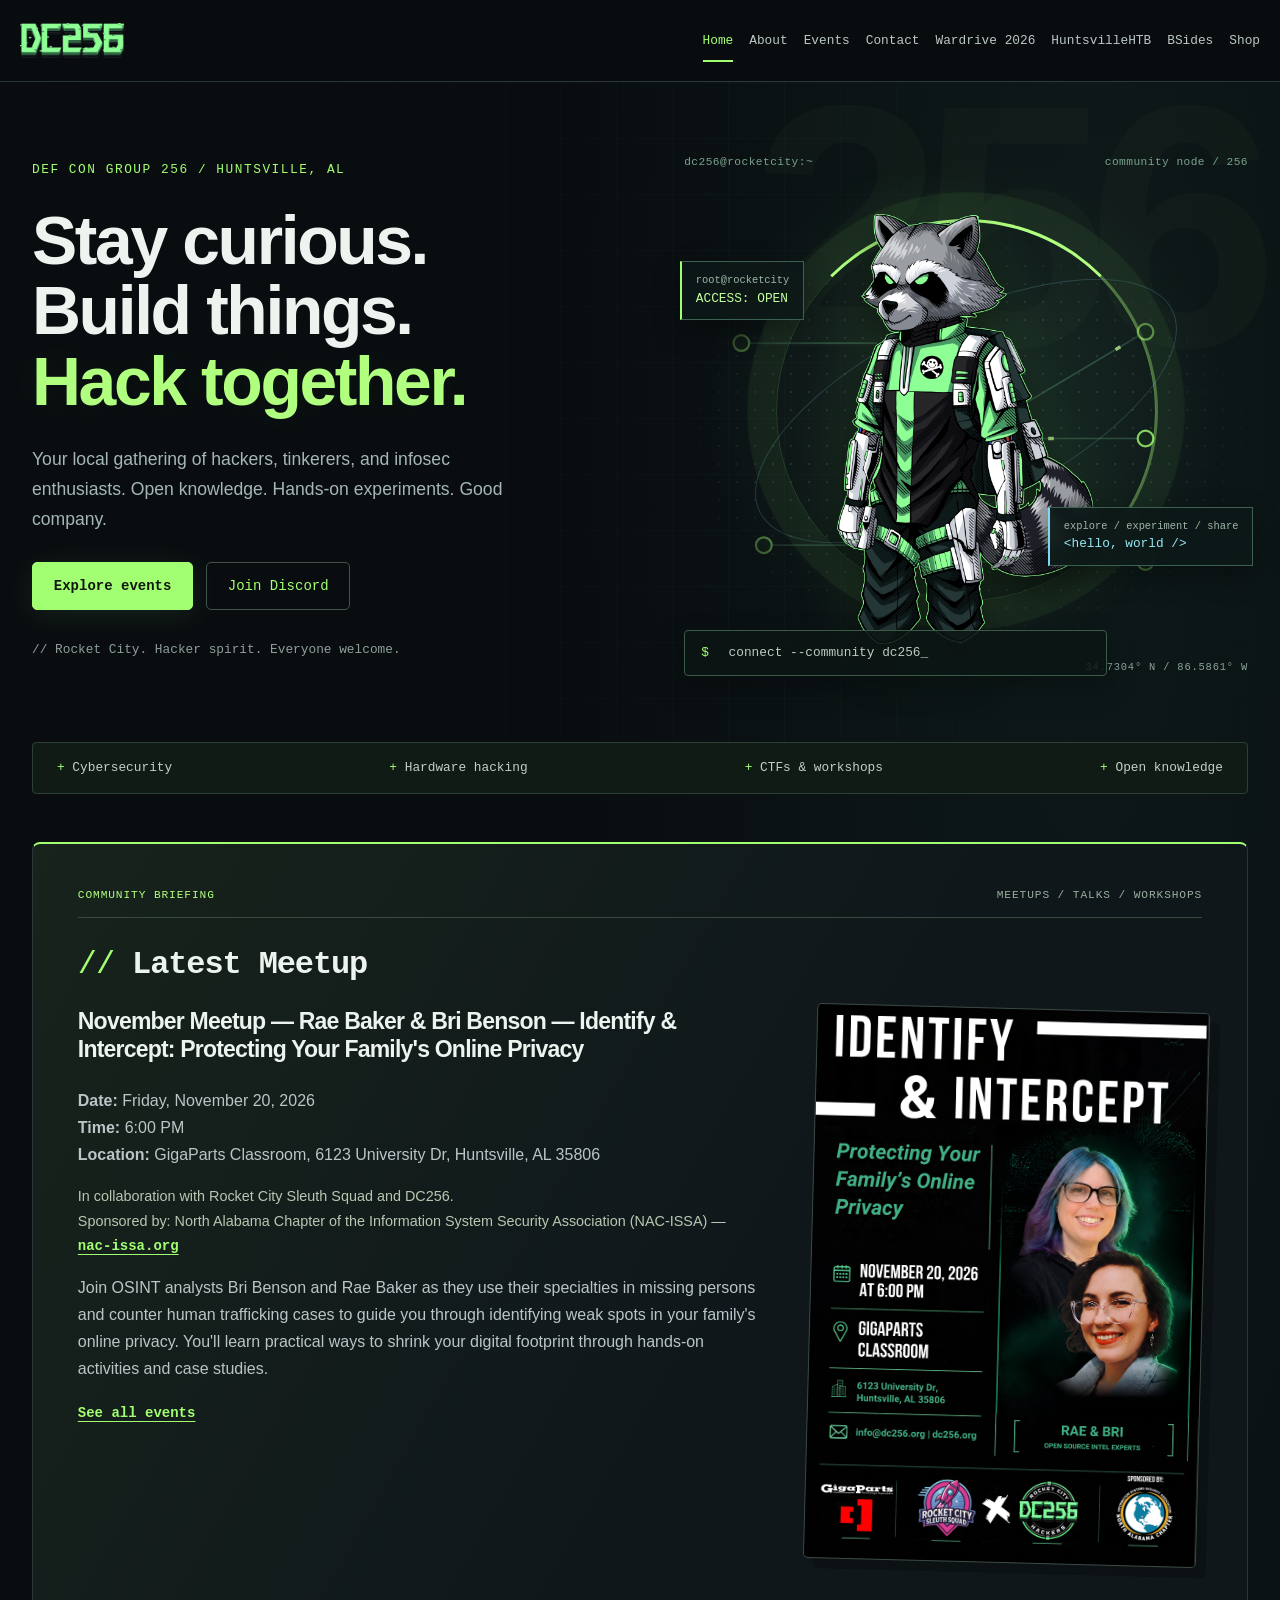
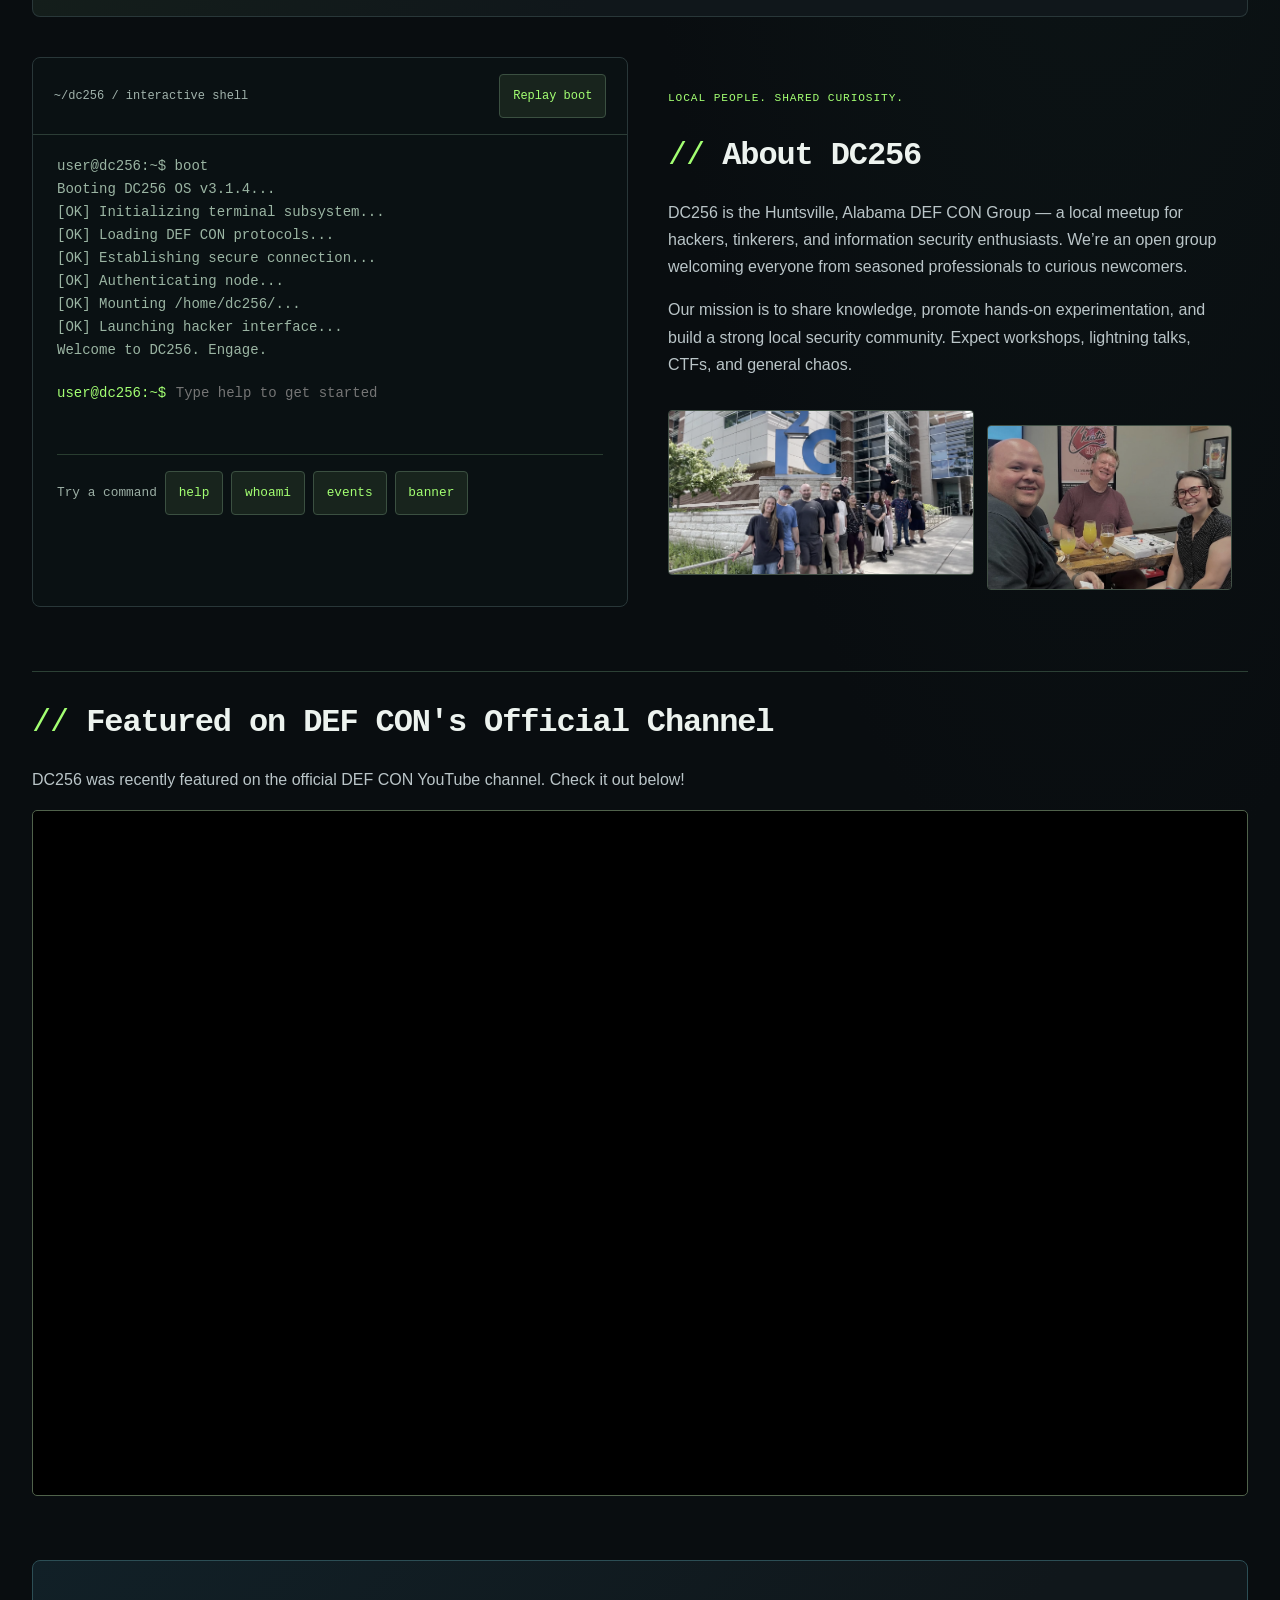
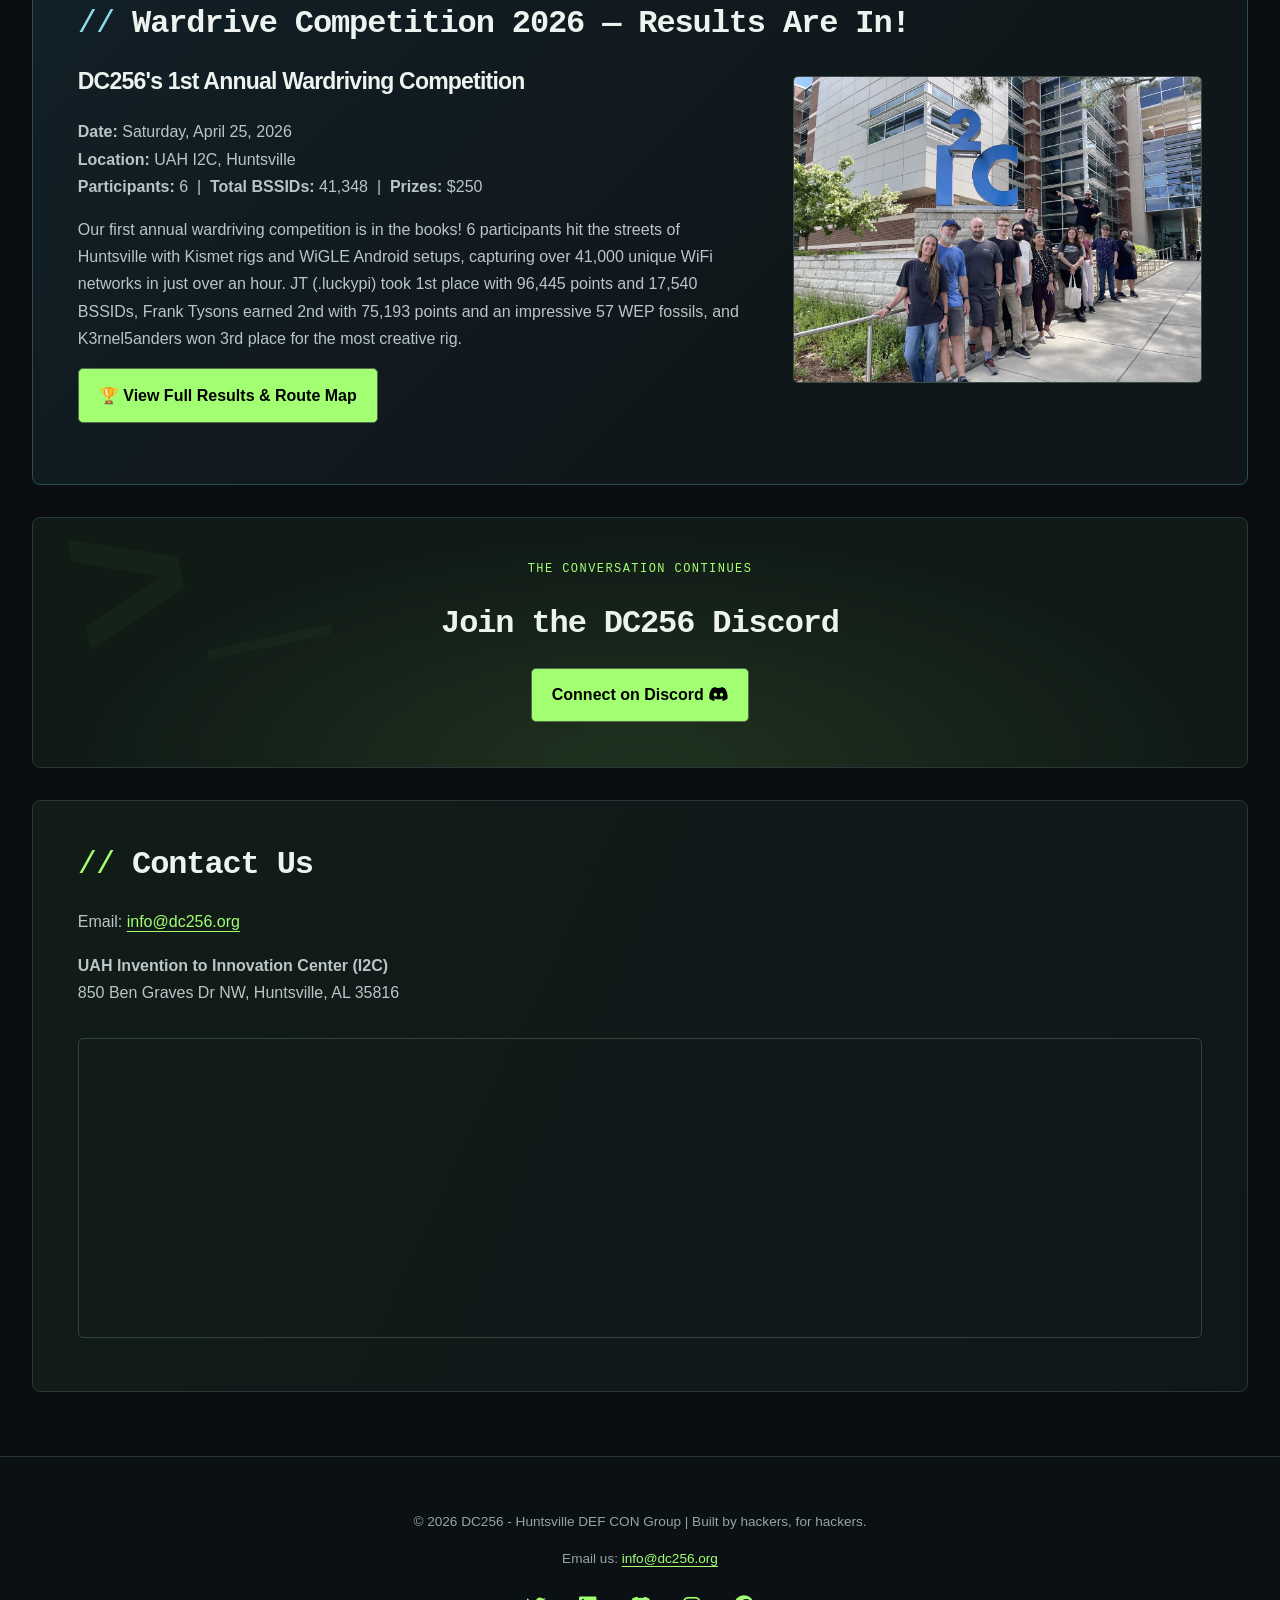
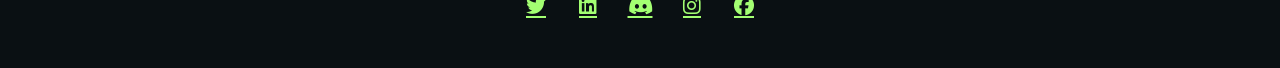
==== commit f7ef1017: "Version shared assets to prevent stale terminal styles and scrolling" ====
--- a/index.html
+++ b/index.html
@@ -1,4 +1,4 @@
-<!DOCTYPE html><html lang="en"><head><meta charset="UTF-8"><meta name="viewport" content="width=device-width, initial-scale=1"><title>DC256 — Huntsville Hacker Community</title><meta name="description" content="Huntsville’s DEF CON group. Meet hackers, makers, and security enthusiasts through local meetups, workshops, and CTFs."><script src="scripts/boot-intro.js"></script><link rel="icon" href="images/DC256_Text.png"><link rel="stylesheet" href="https://cdnjs.cloudflare.com/ajax/libs/font-awesome/6.4.0/css/all.min.css"><link rel="stylesheet" href="styles/workbench.css"><script src="scripts/events.js" defer></script><script src="scripts/workbench.js" defer></script></head><body class="home">  <header class="site-header"><a class="site-brand" href="index.html" aria-label="DC256 home"><img src="images/DC256_Text.png" alt="DC256"></a><nav aria-label="Main navigation"><a href="index.html" aria-current="page">Home</a><a href="about.html">About</a><a href="events.html">Events</a><a href="contact.html">Contact</a><a href="wardrive2026.html">Wardrive 2026</a><a href="https://huntsvillehtb.org/" target="_blank" rel="noopener noreferrer">HuntsvilleHTB</a><a href="bsides.html">BSides</a><a href="https://shop.dc256.org/" target="_blank" rel="noopener noreferrer">Shop</a></nav></header>
+<!DOCTYPE html><html lang="en"><head><meta charset="UTF-8"><meta name="viewport" content="width=device-width, initial-scale=1"><title>DC256 — Huntsville Hacker Community</title><meta name="description" content="Huntsville’s DEF CON group. Meet hackers, makers, and security enthusiasts through local meetups, workshops, and CTFs."><script src="scripts/boot-intro.js?v=2"></script><link rel="icon" href="images/DC256_Text.png"><link rel="stylesheet" href="https://cdnjs.cloudflare.com/ajax/libs/font-awesome/6.4.0/css/all.min.css"><link rel="stylesheet" href="styles/workbench.css?v=20261122-3"><script src="scripts/events.js?v=2" defer></script><script src="scripts/workbench.js?v=20261122-3" defer></script></head><body class="home">  <header class="site-header"><a class="site-brand" href="index.html" aria-label="DC256 home"><img src="images/DC256_Text.png" alt="DC256"></a><nav aria-label="Main navigation"><a href="index.html" aria-current="page">Home</a><a href="about.html">About</a><a href="events.html">Events</a><a href="contact.html">Contact</a><a href="wardrive2026.html">Wardrive 2026</a><a href="https://huntsvillehtb.org/" target="_blank" rel="noopener noreferrer">HuntsvilleHTB</a><a href="bsides.html">BSides</a><a href="https://shop.dc256.org/" target="_blank" rel="noopener noreferrer">Shop</a></nav></header>
 
 <main id="main-content"><section class="workbench-hero" aria-labelledby="hero-title">
 <div class="hero-copy"><p class="eyebrow">DEF CON GROUP 256 / HUNTSVILLE, AL</p><h1 id="hero-title">Stay curious.<br>Build things.<br><em>Hack together.</em></h1><p class="hero-description">Your local gathering of hackers, tinkerers, and infosec enthusiasts. Open knowledge. Hands-on experiments. Good company.</p><div class="hero-actions"><a class="button primary" href="events.html">Explore events</a><a class="button" href="https://discord.gg/7DgPkkJyCH" target="_blank" rel="noopener noreferrer">Join Discord</a></div><p class="hero-footnote">// Rocket City. Hacker spirit. Everyone welcome.</p></div>
@@ -129,6 +129,14 @@
 
 <script>    const terminalOutput = document.getElementById('terminalOutput');
     const commandInput = document.getElementById('commandInput');
+    window.scrollShellToLatest = () => {
+      const screen = document.getElementById('shellScreen');
+      const scroll = () => { screen.scrollTop = screen.scrollHeight; };
+      scroll();
+      requestAnimationFrame(() => { scroll(); requestAnimationFrame(scroll); });
+    };
+    new ResizeObserver(() => window.scrollShellToLatest()).observe(document.querySelector('.shell-transcript'));
+
 
     const commands = {
       "whoami": "You're a hacker, tinkerer, and infosec enthusiast. Welcome home.",
@@ -257,11 +265,13 @@
           const res = document.createElement('pre');
           if (input === 'events') {
             res.textContent = 'Loading latest events...';
-            window.DC256Events.terminal().then(text => {
+            Promise.resolve().then(async () => {
+              if (!window.DC256Events) await import('./scripts/events.js?v=2');
+              return await window.DC256Events.terminal();
+            }).catch(() => 'Could not load the latest events. Please try again.\nEvent listings: ' + new URL('events.html', document.baseURI).href).then(text => {
               res.textContent = text;
               if (res.isConnected && res === terminalOutput.lastElementChild) {
-                const screen = document.getElementById('shellScreen');
-                screen.scrollTop = screen.scrollHeight;
+                window.scrollShellToLatest();
               }
             });
           } else if (input === 'help') {
@@ -276,8 +286,7 @@
           } else res.textContent = response;
           terminalOutput.appendChild(res);
         }
-        const screen = document.getElementById('shellScreen');
-        screen.scrollTop = screen.scrollHeight;
+        window.scrollShellToLatest();
       }
     });
   </script></body></html>
--- a/styles/workbench.css
+++ b/styles/workbench.css
@@ -19,3 +19,6 @@
 /* First homepage visit boots fullscreen; subsequent visits use a 30-minute cooldown. */
 .boot-pending{overflow:hidden}.boot-pending body>:not(.startup-overlay){visibility:hidden}.startup-overlay{position:fixed;inset:0;z-index:10000;background:radial-gradient(ellipse at 65% 40%,#13251b,#060b09 65%);color:#b1ff7f;display:flex;align-items:center;justify-content:center;padding:clamp(1.25rem,5vw,5rem);overflow:auto}.startup-console{width:min(100%,850px);margin:auto;font-family:var(--mono)}.startup-console .eyebrow{font-size:.75rem;line-height:1.7}.startup-console h1{font:600 clamp(1.5rem,5vw,3rem)/1.2 var(--mono);color:#b1ff7f!important;margin:1.25rem 0 2rem}.startup-console h1 span{animation:cursor-blink 1s steps(2) infinite}.startup-lines{font:.875rem/1.8 var(--mono);white-space:pre-wrap;overflow-wrap:anywhere;min-height:17em;margin:0;color:#a4c7ad}.startup-progress{height:2px;background:#28402e;margin:1.5rem 0}.startup-progress span{display:block;height:100%;width:0;background:#b1ff7f;transition:width .2s linear}.startup-console button{font-size:.8rem;background:transparent;color:#b1ff7f;cursor:pointer}.startup-console button:hover{background:#1b2d1d}@media(max-width:480px){.startup-lines{font-size:.75rem;min-height:19em}.startup-console .eyebrow{font-size:.65rem}}
 .shell-screen .man-page{color:#bbcdc0;line-height:1.75}.man-heading{color:#b1ff7f;font-weight:700}.man-title{color:#d8eed0;font-weight:700}
+
+main[tabindex="-1"]:focus{outline:none}
+.shell-screen{overflow-anchor:none;scroll-behavior:auto}
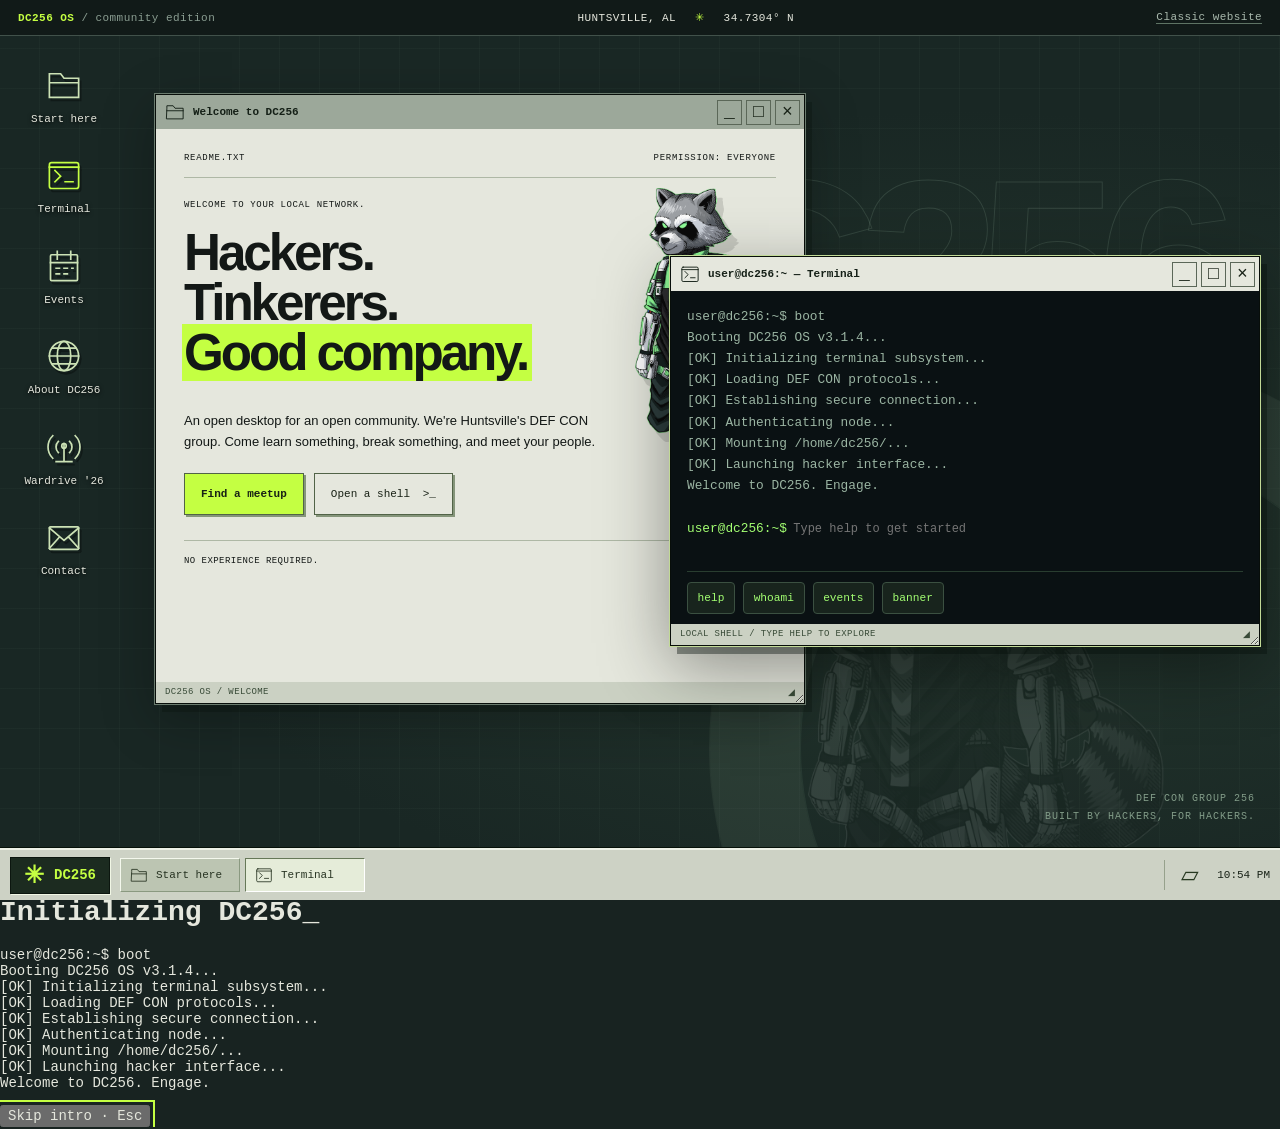
==== commit 2b5072a1: "Launch DC256 desktop homepage while preserving classic site" ====
--- a/index.html
+++ b/index.html
@@ -1,292 +1,31 @@
-<!DOCTYPE html><html lang="en"><head><meta charset="UTF-8"><meta name="viewport" content="width=device-width, initial-scale=1"><title>DC256 — Huntsville Hacker Community</title><meta name="description" content="Huntsville’s DEF CON group. Meet hackers, makers, and security enthusiasts through local meetups, workshops, and CTFs."><script src="scripts/boot-intro.js?v=2"></script><link rel="icon" href="images/DC256_Text.png"><link rel="stylesheet" href="https://cdnjs.cloudflare.com/ajax/libs/font-awesome/6.4.0/css/all.min.css"><link rel="stylesheet" href="styles/workbench.css?v=20261122-3"><script src="scripts/events.js?v=2" defer></script><script src="scripts/workbench.js?v=20261122-3" defer></script></head><body class="home">  <header class="site-header"><a class="site-brand" href="index.html" aria-label="DC256 home"><img src="images/DC256_Text.png" alt="DC256"></a><nav aria-label="Main navigation"><a href="index.html" aria-current="page">Home</a><a href="about.html">About</a><a href="events.html">Events</a><a href="contact.html">Contact</a><a href="wardrive2026.html">Wardrive 2026</a><a href="https://huntsvillehtb.org/" target="_blank" rel="noopener noreferrer">HuntsvilleHTB</a><a href="bsides.html">BSides</a><a href="https://shop.dc256.org/" target="_blank" rel="noopener noreferrer">Shop</a></nav></header>
-
-<main id="main-content"><section class="workbench-hero" aria-labelledby="hero-title">
-<div class="hero-copy"><p class="eyebrow">DEF CON GROUP 256 / HUNTSVILLE, AL</p><h1 id="hero-title">Stay curious.<br>Build things.<br><em>Hack together.</em></h1><p class="hero-description">Your local gathering of hackers, tinkerers, and infosec enthusiasts. Open knowledge. Hands-on experiments. Good company.</p><div class="hero-actions"><a class="button primary" href="events.html">Explore events</a><a class="button" href="https://discord.gg/7DgPkkJyCH" target="_blank" rel="noopener noreferrer">Join Discord</a></div><p class="hero-footnote">// Rocket City. Hacker spirit. Everyone welcome.</p></div>
-<div class="network-panel"><div class="orbit orbit-one" aria-hidden="true"></div><div class="orbit orbit-two" aria-hidden="true"></div><span class="visual-coordinate" aria-hidden="true">34.7304° N / 86.5861° W</span><div class="window-bar"><span>dc256@rocketcity:~</span><span>community node / 256</span></div><div class="network-art" aria-hidden="true"><svg viewBox="0 0 520 320" fill="none"><path class="network-path" d="M60 75H180L260 160H420M80 255H180L260 160V45M260 160V270H420M260 160L420 65"/><path class="packet" d="M60 75H180L260 160H420M80 255H180L260 160V45M260 160V270H420M260 160L420 65"/><g class="nodes"><circle cx="60" cy="75" r="7"/><circle cx="80" cy="255" r="7"/><circle cx="260" cy="45" r="7"/><circle cx="420" cy="65" r="7"/><circle cx="420" cy="160" r="7"/><circle cx="420" cy="270" r="7"/></g><g fill="#8d9e98" font-family="monospace" font-size="12"><text x="35" y="53">curiosity</text><text x="40" y="285">hardware</text><text x="385" y="44">community</text><text x="382" y="193">security</text><text x="375" y="300">open source</text></g></svg></div><div class="signal-tag signal-tag-a" aria-hidden="true"><span>root@rocketcity</span><strong>ACCESS: OPEN</strong></div><div class="signal-tag signal-tag-b" aria-hidden="true"><span>explore / experiment / share</span><strong>&lt;hello, world /&gt;</strong></div><div class="network-caption"><span class="prompt">$</span> connect --community dc256<span class="cursor">_</span></div><img class="hero-mascot" src="images/racoon.webp" alt="DC256 raccoon mascot"></div>
-</section><div class="topic-strip" aria-label="Community interests"><span>Cybersecurity</span><span>Hardware hacking</span><span>CTFs & workshops</span><span>Open knowledge</span></div>  <section class="terminal" id="events"><div class="section-label"><span>COMMUNITY BRIEFING</span><span>MEETUPS / TALKS / WORKSHOPS</span></div>
-    <h2 style="color: var(--highlight);">Latest Meetup</h2>
-    <div class="next-event">
-      <div>
-        <h3 style="margin-top:0;color:#cfead3;">November Meetup — Rae Baker &amp; Bri Benson — Identify &amp; Intercept: Protecting Your Family's Online Privacy</h3>
-        <p>
-          <strong>Date:</strong> Friday, November 20, 2026<br>
-          <strong>Time:</strong> 6:00 PM<br>
-          <strong>Location:</strong> GigaParts Classroom, 6123 University Dr, Huntsville, AL 35806
-        </p>
-
-        <p class="sponsor">
-          In collaboration with Rocket City Sleuth Squad and DC256.<br>
-          Sponsored by: North Alabama Chapter of the Information System Security Association (NAC-ISSA) —
-          <a class="mini-link" href="https://nac-issa.org/" target="_blank">nac-issa.org</a>
-        </p>
-
-        <p>
-          Join OSINT analysts Bri Benson and Rae Baker as they use their specialties in missing persons and counter human trafficking cases to guide you through identifying weak spots in your family's online privacy.
-          You'll learn practical ways to shrink your digital footprint through hands-on activities and case studies.
-        </p>
-
-        <p style="margin-top:1rem;">
-          <a href="events.html" class="mini-link">See all events</a>
-        </p>
-      </div>
-
-      <a href="events.html" aria-label="Open events page">
-        <img src="images/Identify_Intercept_Flyer_November.jpg" alt="Flyer: Rae Baker &amp; Bri Benson — Identify &amp; Intercept: Protecting Your Family's Online Privacy">
-      </a>
-    </div>
-  </section>  <div class="community-grid"><section class="terminal shell" id="shell"><div class="window-bar"><span>~/dc256 / interactive shell</span><button type="button" id="replayBoot">Replay boot</button></div><div class="shell-screen" id="shellScreen">
-    <div class="shell-transcript" role="log" aria-label="Shell transcript" aria-live="polite" aria-relevant="additions">
-      <div id="bootScreen" class="boot-log" aria-label="Terminal startup"></div>
-      <div class="terminal-output" id="terminalOutput"></div>
-    </div>
-    <div class="terminal-input">
-      <label for="commandInput" class="shell-prompt">user@dc256:~$</label><input type="text" id="commandInput" placeholder="Type help to get started" aria-label="Terminal command" autocomplete="off" autocapitalize="off" spellcheck="false">
-    </div>
-    </div><div class="command-chips"><span>Try a command</span><button data-command="help">help</button><button data-command="whoami">whoami</button><button data-command="events">events</button><button data-command="banner">banner</button></div>
-  </section>  <section class="terminal" id="about"><p class="eyebrow">LOCAL PEOPLE. SHARED CURIOSITY.</p>
-    <h2 style="color: var(--highlight);">About DC256</h2>
-    <p>DC256 is the Huntsville, Alabama DEF CON Group — a local meetup for hackers, tinkerers, and information security enthusiasts. We’re an open group welcoming everyone from seasoned professionals to curious newcomers.</p>
-    <p>Our mission is to share knowledge, promote hands-on experimentation, and build a strong local security community. Expect workshops, lightning talks, CTFs, and general chaos.</p><div class="community-photos"><img src="images/wardrive_group_i2c.webp" alt="DC256 members at the wardriving competition" loading="lazy"><img src="images/yellowhammer_hangout_2.jpeg" alt="Community gathering at Yellowhammer" loading="lazy"></div>
-  </section></div>  <section class="terminal" id="featured">
-    <h2 style="color: var(--highlight);">Featured on DEF CON's Official Channel</h2>
-    <p>DC256 was recently featured on the official DEF CON YouTube channel. Check it out below!</p>
-    <div style="position:relative;width:100%;padding-top:56.25%;margin-top:1rem;border:2px solid var(--highlight);box-shadow:0 0 14px rgba(141,255,149,.3);background:#000;">
-      <iframe
-        style="position:absolute;top:0;left:0;width:100%;height:100%;border:0;"
-        src="https://www.youtube-nocookie.com/embed/u-SsrNy-cK0"
-        title="DC256 featured on DEF CON's official YouTube channel"
-        loading="lazy"
-        allow="accelerometer; clipboard-write; encrypted-media; gyroscope; picture-in-picture; web-share"
-        referrerpolicy="strict-origin-when-cross-origin"
-        allowfullscreen></iframe>
-    </div>
-  </section>  <section class="terminal" id="wardrive-comp">
-    <h2 style="color: var(--highlight);">Wardrive Competition 2026 — Results Are In!</h2>
-    <div class="next-event">
-      <div>
-        <h3 style="margin-top:0;color:#cfead3;">DC256's 1st Annual Wardriving Competition</h3>
-        <p>
-          <strong>Date:</strong> Saturday, April 25, 2026<br>
-          <strong>Location:</strong> UAH I2C, Huntsville<br>
-          <strong>Participants:</strong> 6 &nbsp;|&nbsp; <strong>Total BSSIDs:</strong> 41,348 &nbsp;|&nbsp; <strong>Prizes:</strong> $250
-        </p>
-
-        <p>
-          Our first annual wardriving competition is in the books! 6 participants hit the streets of Huntsville with Kismet rigs and WiGLE Android setups, capturing over 41,000 unique WiFi networks in just over an hour. JT (.luckypi) took 1st place with 96,445 points and 17,540 BSSIDs, Frank Tysons earned 2nd with 75,193 points and an impressive 57 WEP fossils, and K3rnel5anders won 3rd place for the most creative rig.
-        </p>
-
-        <p style="margin-top:1rem;">
-          <a href="wardrive2026.html" style="
-            display:inline-block;
-            padding:.7rem 1.5rem;
-            background:var(--accent);
-            color:black;
-            font-weight:bold;
-            font-size:1rem;
-            border:2px solid var(--highlight);
-            text-decoration:none;
-            transition:transform .2s ease, box-shadow .2s ease;
-            box-shadow:0 0 10px var(--highlight);
-          ">🏆 View Full Results & Route Map</a>
-        </p>
-      </div>
-
-      <a href="wardrive2026.html" aria-label="View wardrive results">
-        <img src="images/wardrive_group_i2c.webp" alt="DC256 Wardrive Competition 2026 group photo at I2C">
-      </a>
-    </div>
-  </section>  <section class="terminal discord-panel" style="text-align: center; padding: 4rem 2rem;"><span class="discord-watermark" aria-hidden="true">&gt;_</span><p class="eyebrow">THE CONVERSATION CONTINUES</p>
-    <h2 style="color: var(--highlight); margin-bottom: 1.5rem;">Join the DC256 Discord</h2>
-    <a href="https://discord.gg/7DgPkkJyCH" target="_blank" style="
-      display: inline-block;
-      padding: 1rem 2rem;
-      background-color: var(--accent);
-      color: black;
-      font-weight: bold;
-      font-size: 1.2rem;
-      border: 2px solid var(--highlight);
-      text-decoration: none;
-      transition: transform 0.2s ease, box-shadow 0.2s ease;
-      box-shadow: 0 0 10px var(--highlight);
-    ">
-      Connect on Discord <i class="fab fa-discord"></i>
-    </a>
-  </section>    <section class="terminal" id="contact">
-    <h2 style="color: var(--highlight);">Contact Us</h2>
-    <p>Email: <a href="mailto:info@dc256.org" style="color: var(--highlight);">info@dc256.org</a></p>
-    <p><strong>UAH Invention to Innovation Center (I2C)</strong><br>850 Ben Graves Dr NW, Huntsville, AL 35816</p>
-    <iframe class="map" src="https://www.google.com/maps?q=850+Ben+Graves+Dr+NW,+Huntsville,+AL+35816&output=embed" width="100%" height="300" style="border:2px solid var(--accent); margin-top: 1rem;" loading="lazy" referrerpolicy="no-referrer-when-downgrade"></iframe>
-  </section></main>  <footer>
-    <p>&copy; 2026 DC256 - Huntsville DEF CON Group | Built by hackers, for hackers.</p>
-    <p>Email us: <a href="mailto:info@dc256.org" style="color:var(--highlight)">info@dc256.org</a></p>    <div class="socials">
-      <a href="https://x.com/defcon256" target="_blank"><i class="fab fa-twitter"></i></a>
-      <a href="https://www.linkedin.com/company/dc256" target="_blank"><i class="fab fa-linkedin"></i></a>
-      <a href="https://discord.gg/7DgPkkJyCH" target="_blank"><i class="fab fa-discord"></i></a>
-      <a href="https://www.instagram.com/defcon256/" target="_blank"><i class="fab fa-instagram"></i></a>
-      <a href="https://www.facebook.com/people/DC256/61591840475933/" target="_blank"><i class="fab fa-facebook"></i></a>
-    </div>
-  </footer>
-
-<script>    const terminalOutput = document.getElementById('terminalOutput');
-    const commandInput = document.getElementById('commandInput');
-    window.scrollShellToLatest = () => {
-      const screen = document.getElementById('shellScreen');
-      const scroll = () => { screen.scrollTop = screen.scrollHeight; };
-      scroll();
-      requestAnimationFrame(() => { scroll(); requestAnimationFrame(scroll); });
-    };
-    new ResizeObserver(() => window.scrollShellToLatest()).observe(document.querySelector('.shell-transcript'));
-
-
-    const commands = {
-      "whoami": "You're a hacker, tinkerer, and infosec enthusiast. Welcome home.",
-      "uptime": "DC256 has been operating since 2018.",
-      "ls": "about.html  events.html  contact.html  shop/",
-      "pwd": "/var/www/dc256",
-      "cd": "Nice try. You're already in the best directory.",
-      "cat flag.txt": "FLAG{R34L_H4CK3R_V1B3S}",
-      "date": new Date().toString(),
-      "clear": "clear",
-      "help": `DC256(1)       Community Manual       DC256(1)
-
-NAME
-    dc256 — Rocket City's browser shell
-
-SYNOPSIS
-    command [exactly as listed below]
-
-DESCRIPTION
-    A playground for curious minds.
-    Commands are case-sensitive simulations;
-    no scans, file changes, or network probes
-    are performed. Press Enter to run a command,
-    or tap one of the command shortcuts.
-
-COMMUNITY
-    whoami          Find your people.
-    dc256           About the local crew.
-    events          Show the next upcoming meetup.
-    contact         Open a human connection.
-    uptime          How long we've been at it.
-
-SHELL BASICS
-    ls              List the neighborhood.
-    pwd             Where you landed.
-    cd              Attempt an escape.
-    date            Inspect the local clock.
-    echo            Shout into the terminal.
-    clear           Clear the transcript.
-    help            Read this manual.
-    helpme          Ask for a little direction.
-
-FIELD TOOLS
-    nmap            Scan our fictional host.
-    ping            Check curiosity's latency.
-    traceroute      Trace the route to community.
-    decrypt         Crack an extremely local cipher.
-    git status      Inspect your human working tree.
-    chmod +x curiosity
-                    Grant yourself permission to try.
-
-EASTER EGGS
-    cat flag.txt    Capture a tiny flag.
-    sudo            Negotiate privileges.
-    motd            Message of the day.
-    fortune         Binary wisdom.
-    banner          Unnecessarily large ASCII art.
-    hacktheplanet   You know the line.
-    rm -rf /        Test our sandbox's patience.
-    coffee          Query the caffeine supply.
-    quote           A quiet thought.
-
-EXAMPLES
-    user@dc256:~$ ping
-    user@dc256:~$ chmod +x curiosity
-    user@dc256:~$ git status
-
-SEE ALSO
-    events.html, about.html, contact.html
-
-AUTHORS
-    Built by hackers, for hackers.
-
-DC256             Section 1             DC256(1)`,
-      "dc256": "DC256 — Huntsville hackers, tinkerers, and infosec enthusiasts. See events.html for meetup details.",
-      "events": "Browse events.html for meetups, workshops, and the full archive.",
-      "sudo": "Nice try. You already have root access. 😏",
-      "motd": "Welcome to the rockin' underground of Rocket City hackers. Remember: Hack the planet!",
-      "fortune": "There are 10 types of people in the world: those who understand binary and those who don't.",
-      "banner": `
-      ▒▒▒▒▒▒▒▒▒ ▒▒▒▒▒▒▒▒▒▒▒▒▓▒▒▒▒▒▒▒▒▒ ▒▒▒▒▒▒▒▒▒▒▒▒▒▒▒▒▒▒▒▒▒▒▓
-      ▒▒▒▓▓▓▒▒▒▒ ▒▒▒▓▓▓▓▓▓▓██▓▓▓▓▓▓▒▒▓▓▒▒▒▓▓▓▓▓▓▓▓▓▒▒▓▓▓▓▓▓▓▓█
-      ▒▒▒▓██▓▒▒▒▒▒▒▒▓███████ ██████▓▒▒▒▒▒▒▒▓▓▓▓▓██▒▒▒▓████████
-      ▒▒▒▒▓▒▓▓▒▒▒▒▒▒▒▒      ▒▒▒▒▒▒▒▒▒▒▓▓▒▒▒▒▒▒▒▒▒ ▒▒▒▒▒▒▒▒▒▒▒▒
-      ▒▒▒▒█  ▒▒▒▒▒▒▒▓       ▒▒▒▒▓▓▓▓▓▓███████▓▒▒▒▒▒▒▒▓███▓▓▒▒▓
-      ▒▒▒▒█ ▒▒▒▒▓▓▒▒▓ ▒     ▒▒▒▒███████ █████▓▒▒▒▒▒▒▒▓███▓▒▒▒▓
-      ▒▒▒▒▒▒▒▒▒▓█▒▒▒▒▒▒▒▒▒▒▒▒▒▒▒▒▒▒▒▒▒▒▒▒▒▒▒▒▒▒▒▓▓▓▒▒▒▒▒▒▒▒▒▒█
-      ▓▓▓▓▓▓▓▓▓█▓▓▓▓▓▓▓▓▓▓▓▓▓▓▓▓▓▓▓▓▓▓█▒▓▓▓▓▓▓▓▓▓█▓▓▓▓▓▓▓▓▓▓▓█
-      ██████████ ████████████████████████████████ ███████████  
-      `,
-      "echo": "echo...echo...echo... (You can shout in here, but we might just hack back!)",
-      "nmap": "Starting Nmap 7.93 ( https://nmap.org )\nHost is up (0.001s latency).\nPORT    STATE SERVICE\n256/tcp open  rocketcity",
-      "hacktheplanet": "Mess with the best, die like the rest! (Or just grab some stickers at the next meetup).",
-      "rm -rf /": "Whoa there, cowboy! Not in *this* sandbox.",
-      "contact": "Find us on Discord, Twitter (@defcon256), or at our next GigaParts meetup!",
-      "coffee": "No coffee. Only caffeine-fueled curiosity.",
-      "helpme": "Try 'help' (or just ask someone wearing all black at the meetup).",
-      "ping": "PING curiosity.local — simulated loopback\nreply from your brain: time=0ms TTL=256\nreply from your brain: time=0ms TTL=256\n0% curiosity lost. 100% chance of a side quest.",
-      "traceroute": "Tracing a fictional route to community...\n 1  localhost      (leave the house)\n 2  huntsville     (find the meetup)\n 3  dc256          (ask a weird question)\nDestination reached. You were never an isolated host.",
-      "chmod +x curiosity": "Permissions updated (metaphorically).\n-rwxr-xr-x  you  community  curiosity\nYou can now execute that idea you've been putting off.\nWarning: may spawn additional hobbies.",
-      "decrypt": "Ciphertext: WPRZ IWT EAPCTI\nTrying ROT13... nope.\nTrying coffee... still nope.\nCaesar shift +11: HACK THE PLANET\nThe real key was an unreasonable number of stickers.",
-      "git status": "On branch rabbit-hole\nChanges not staged for commit:\n  modified: sleep_schedule.md\n  modified: definitely_final_v7.py\nUntracked files:\n  another_side_project/\nNothing committed. Everything learned.",
-      "quote": "“The quieter you become, the more you are able to hear.” – Kali Linux"
-    };
-
-    commandInput.addEventListener('keydown', function (e) {
-      if (e.key === 'Enter') {
-        const input = commandInput.value.trim();
-        commandInput.value = '';
-
-        if (input === '') return;
-        document.dispatchEvent(new CustomEvent('shell-command', {detail: {clear: input === 'clear'}}));
-        const pre = document.createElement('pre');
-        pre.className = 'terminal-command';
-        const prompt = document.createElement('span');
-        prompt.className = 'shell-prompt';
-        prompt.textContent = 'user@dc256:~$ ';
-        pre.append(prompt, document.createTextNode(input));
-        terminalOutput.appendChild(pre);
-
-        const response = Object.prototype.hasOwnProperty.call(commands, input) ? commands[input] : `command not found: ${input}`;
-
-        if (response === "clear") {
-          terminalOutput.innerHTML = '';
-        } else {
-          const res = document.createElement('pre');
-          if (input === 'events') {
-            res.textContent = 'Loading latest events...';
-            Promise.resolve().then(async () => {
-              if (!window.DC256Events) await import('./scripts/events.js?v=2');
-              return await window.DC256Events.terminal();
-            }).catch(() => 'Could not load the latest events. Please try again.\nEvent listings: ' + new URL('events.html', document.baseURI).href).then(text => {
-              res.textContent = text;
-              if (res.isConnected && res === terminalOutput.lastElementChild) {
-                window.scrollShellToLatest();
-              }
-            });
-          } else if (input === 'help') {
-            res.className = 'man-page';
-            response.split('\n').forEach((line, index) => {
-              const row = document.createElement('span');
-              if (/^[A-Z][A-Z ]+$/.test(line)) row.className = 'man-heading';
-              if (index === 0) row.className = 'man-title';
-              row.textContent = line + '\n';
-              res.appendChild(row);
-            });
-          } else res.textContent = response;
-          terminalOutput.appendChild(res);
-        }
-        window.scrollShellToLatest();
-      }
-    });
-  </script></body></html>+<!doctype html>
+<html lang="en"><head><meta charset="utf-8"><meta name="viewport" content="width=device-width,initial-scale=1"><title>DC256 OS — Huntsville Hacker Community</title><script src="scripts/boot-intro.js?v=desktop-1"></script><link rel="icon" href="images/DC256_Text.png"><link rel="stylesheet" href="styles/desktop.css?v=1"><script src="scripts/desktop.js?v=1" defer></script></head>
+<body>
+<svg class="icon-library" aria-hidden="true"><defs>
+<symbol id="i-terminal" viewBox="0 0 32 32"><rect x="3" y="5" width="26" height="23" rx="2"/><path d="m8 12 5 5-5 5m9 0h7M3 9h26"/></symbol>
+<symbol id="i-folder" viewBox="0 0 32 32"><path d="M3 9V6h10l3 4h13v17H3zm0 5h26"/></symbol>
+<symbol id="i-calendar" viewBox="0 0 32 32"><rect x="4" y="6" width="24" height="23" rx="1"/><path d="M10 3v7m12-7v7M4 13h24m-19 5h3m4 0h3m4 0h1M9 23h3m4 0h3"/></symbol>
+<symbol id="i-globe" viewBox="0 0 32 32"><circle cx="16" cy="16" r="13"/><ellipse cx="16" cy="16" rx="6" ry="13"/><path d="M3 16h26M6 9h20M6 23h20"/></symbol>
+<symbol id="i-mail" viewBox="0 0 32 32"><rect x="3" y="7" width="26" height="20" rx="1"/><path d="m3 8 13 11L29 8M3 26l9-10m17 10-9-10"/></symbol>
+<symbol id="i-radio" viewBox="0 0 32 32"><path d="M16 13v16m-7 0h14M11 11a7 7 0 0 0 0 10m10-10a7 7 0 0 1 0 10M6 6a14 14 0 0 0 0 20M26 6a14 14 0 0 1 0 20"/><circle cx="16" cy="15" r="2"/></symbol>
+</defs></svg>
+<header class="os-topbar"><span><strong>DC256 OS</strong> <span class="edition">/ community edition</span></span><span class="top-location">HUNTSVILLE, AL <span class="cross">✳</span> 34.7304° N</span><a href="classic.html">Classic website</a></header>
+<main class="desktop" aria-label="DC256 desktop">
+<div class="wallpaper" aria-hidden="true"><div class="wallpaper-word">DC256</div><div class="wallpaper-sub">CURIOSITY IS A FEATURE.</div><div class="orbit-mark"></div><img src="images/racoon.webp" alt=""></div>
+<nav class="desktop-shortcuts" aria-label="Desktop apps">
+<button data-app="welcome"><svg><use href="#i-folder"/></svg><span>Start here</span></button>
+<button data-app="terminal"><svg><use href="#i-terminal"/></svg><span>Terminal</span></button>
+<button data-app="events"><svg><use href="#i-calendar"/></svg><span>Events</span></button>
+<button data-app="about"><svg><use href="#i-globe"/></svg><span>About DC256</span></button>
+<button data-app="wardrive"><svg><use href="#i-radio"/></svg><span>Wardrive '26</span></button>
+<button data-app="contact"><svg><use href="#i-mail"/></svg><span>Contact</span></button>
+</nav>
+<div id="windowLayer" class="window-layer"></div>
+<div class="desktop-label" aria-hidden="true">DEF CON GROUP 256<br>BUILT BY HACKERS, FOR HACKERS.</div>
+</main>
+<div class="launcher" id="launcher" hidden><div class="launcher-brand">DC256<span>Make yourself at /home.</span></div><div class="launcher-apps"><button data-app="welcome">Start here <kbd>↵</kbd></button><button data-app="terminal">Terminal</button><button data-app="events">Event browser</button><button data-app="about">About the community</button><button data-app="contact">Contact</button><button data-app="wardrive">Wardrive results</button><button data-app="links">Community links</button></div><a href="classic.html">Return to classic website</a></div>
+<footer class="taskbar"><button class="start-button" id="startButton" aria-controls="launcher" aria-expanded="false"><span>✳</span> DC256</button><div id="taskList" class="task-list" aria-label="Open windows"></div><div class="system-tray"><button id="showDesktop" aria-label="Show desktop" title="Show desktop">▱</button><time id="clock"></time></div></footer>
+<template id="welcomeContent"><div class="welcome-app"><div class="welcome-meta"><span>README.TXT</span><span>PERMISSION: EVERYONE</span></div><div class="welcome-hero"><p>WELCOME TO YOUR LOCAL NETWORK.</p><h1>Hackers.<br>Tinkerers.<br><em>Good company.</em></h1><img src="images/racoon.webp" alt="DC256 raccoon mascot"></div><div class="welcome-description">An open desktop for an open community. We're Huntsville's DEF CON group. Come learn something, break something, and meet your people.</div><div class="welcome-actions"><button class="acid-button" data-app="events">Find a meetup</button><button data-app="terminal">Open a shell <span>&gt;_</span></button></div><div class="welcome-bottom"><span>NO EXPERIENCE REQUIRED.</span><span>JUST CURIOSITY.</span></div></div></template>
+<template id="linksContent"><div class="links-app"><p class="app-kicker">/HOME/DC256/CONNECTIONS</p><h1>Find your people.</h1><p>The desktop is virtual. The community is real.</p><a href="https://discord.gg/7DgPkkJyCH" target="_blank" rel="noopener noreferrer">Discord <span>Join the conversation</span></a><a href="https://huntsvillehtb.org/" target="_blank" rel="noopener noreferrer">Huntsville HTB <span>Capture the flag</span></a><a href="https://bsidesrocketcity.org/" target="_blank" rel="noopener noreferrer">BSides Rocket City <span>Local security community</span></a><a href="https://shop.dc256.org/" target="_blank" rel="noopener noreferrer">DC256 Shop <span>Wear your curiosity</span></a></div></template>
+<div class="os-announcement" id="announcement" role="status" aria-live="polite"></div>
+</body></html>
--- a/styles/desktop.css
+++ b/styles/desktop.css
@@ -0,0 +1,3 @@
+:root{color-scheme:dark;--acid:#c4ff42;--ink:#131816;--paper:#e5e7dd;--mono:ui-monospace,SFMono-Regular,Consolas,monospace}*{box-sizing:border-box}body{margin:0;background:#182321;color:var(--paper);font:14px var(--mono);overflow:hidden}button,a{-webkit-tap-highlight-color:transparent}button{font:inherit;cursor:pointer}button:focus-visible,a:focus-visible{outline:2px solid var(--acid);outline-offset:3px}button{color:inherit}a{color:inherit}.icon-library{position:absolute;width:0;height:0;overflow:hidden}svg{fill:none;stroke:currentColor;stroke-width:1.5;stroke-linecap:square;stroke-linejoin:miter}.os-topbar{height:36px;background:#111a18;border-bottom:1px solid #41514a;display:flex;align-items:center;justify-content:space-between;padding:0 18px;font-size:11px;letter-spacing:.04em}.os-topbar strong{color:var(--acid)}.edition{color:#8b9e92}.os-topbar a{color:#a9b9ad;text-decoration:none;border-bottom:1px solid #5e7364}.cross{color:var(--acid);margin:0 12px}.desktop{position:relative;height:calc(100dvh - 88px);overflow:hidden;background:radial-gradient(ellipse at 75% 60%,#36503d66,transparent 60%),repeating-linear-gradient(0deg,transparent 0 39px,#7697800c 39px 40px),repeating-linear-gradient(90deg,transparent 0 39px,#7697800c 39px 40px),#192724}.wallpaper{position:absolute;inset:0;overflow:hidden;pointer-events:none}.wallpaper-word{position:absolute;right:5%;top:13%;font:900 clamp(120px,20vw,320px)/1 Arial,sans-serif;letter-spacing:-.09em;color:transparent;-webkit-text-stroke:1px #83a08d36}.wallpaper-sub{position:absolute;right:6%;top:calc(13% + 22vw);font-size:11px;letter-spacing:.35em;color:#89a18d}.wallpaper>img{position:absolute;right:9%;bottom:-13%;height:73%;opacity:.1;filter:grayscale(1)}.orbit-mark{position:absolute;width:600px;height:600px;border:1px solid #66867226;border-radius:50%;right:-120px;bottom:-200px;box-shadow:0 0 0 90px #8ba08f06,0 0 0 91px #8ba08f19}.desktop-shortcuts{position:absolute;top:22px;left:18px;display:grid;gap:12px;width:92px;z-index:2}.desktop-shortcuts button{background:none;border:1px solid transparent;padding:8px 3px;display:grid;justify-items:center;gap:9px;font-size:11px;line-height:1.4;text-shadow:0 1px 4px #000}.desktop-shortcuts button:hover,.desktop-shortcuts button:focus-visible{background:#a7cf8b16;border:1px dotted #b9db9c}.desktop-shortcuts svg{width:36px;height:36px;color:#cce2b5;filter:drop-shadow(2px 3px 0 #0005)}.desktop-shortcuts button:nth-child(2) svg{color:var(--acid)}.desktop-label{position:absolute;right:25px;bottom:22px;text-align:right;color:#829c88;font-size:10px;line-height:1.8;letter-spacing:.1em}.window-layer{position:absolute;inset:0;pointer-events:none}.os-window{position:absolute;display:flex;flex-direction:column;pointer-events:auto;min-width:300px;min-height:200px;max-width:calc(100% - 16px);max-height:calc(100% - 16px);border:1px solid #080e0a;background:#0d1712;box-shadow:0 0 0 1px #6a7b6e,7px 8px 0 #07110b4d,0 15px 50px #0004;resize:both;overflow:hidden}.os-window[hidden]{display:none}.os-window.active{box-shadow:0 0 0 1px #c2da97,7px 8px 0 #07110b66,0 20px 65px #0006}.os-titlebar{display:flex;align-items:center;justify-content:space-between;background:#9ca89a;color:#152017;min-height:34px;padding:3px 4px 3px 9px;gap:12px;user-select:none;touch-action:none;cursor:grab;flex-shrink:0}.active .os-titlebar{background:var(--paper)}.window-title{display:flex;align-items:center;gap:8px;font-size:11px;font-weight:bold;min-width:0}.window-title span{overflow:hidden;white-space:nowrap;text-overflow:ellipsis}.window-title svg{width:20px;height:20px;flex-shrink:0}.window-controls{display:flex;gap:4px}.window-controls button{display:flex;align-items:center;justify-content:center;width:25px;height:25px;min-height:25px;border:1px solid #5b6758;background:transparent;color:#172116;font:18px/1 var(--mono)}.window-controls button:hover{background:#c4ff42}.window-controls button:last-child:hover{background:#f5a289}.os-window-body{flex:1;min-height:0;overflow:auto;background:var(--paper);color:var(--ink)}.os-window-body iframe{width:100%;height:100%;border:0;display:block;background:#0a1113}.window-status{display:flex;justify-content:space-between;gap:1rem;padding:5px 9px;background:#cbd1c3;color:#384a37;font-size:9px;letter-spacing:.04em;flex-shrink:0}.os-window.maximized{left:8px!important;top:8px!important;width:calc(100% - 16px)!important;height:calc(100% - 16px)!important;resize:none}.welcome-app{padding:24px 28px 20px;background:var(--paper);min-height:100%}.welcome-meta{display:flex;justify-content:space-between;font-size:9px;letter-spacing:.08em;border-bottom:1px solid #aeb8a5;padding-bottom:14px}.welcome-hero{position:relative;padding:22px 0 10px;isolation:isolate}.welcome-hero>p{font-size:9px;letter-spacing:.07em;margin:0 0 18px}.welcome-hero h1{font:800 clamp(35px,4vw,55px)/.98 Arial,sans-serif;letter-spacing:-.06em;margin:0;position:relative;z-index:2}.welcome-hero h1 em{font-style:normal;background:var(--acid);box-shadow:5px 0 var(--acid),-2px 0 var(--acid)}.welcome-hero>img{position:absolute;height:245px;right:-6px;top:10px;z-index:1;filter:drop-shadow(7px 9px 0 #0002);opacity:.95}.welcome-description{max-width:440px;font:13px/1.65 Arial,sans-serif;margin:21px 0}.welcome-actions{display:flex;gap:10px;margin-bottom:25px}.welcome-actions button{background:transparent;color:#182115;border:1px solid #516347;min-height:42px;padding:10px 16px;font-size:11px;box-shadow:2px 2px 0 #85957a}.welcome-actions button:hover{transform:translate(1px,1px);box-shadow:1px 1px 0 #85957a}.welcome-actions .acid-button{background:var(--acid);font-weight:bold}.welcome-actions span{margin-left:6px}.welcome-bottom{display:flex;justify-content:space-between;border-top:1px solid #aeb8a5;padding-top:15px;font-size:9px;letter-spacing:.05em}.links-app{padding:28px}.app-kicker{font-size:10px;color:#59674b}.links-app h1{font:700 36px/1 Arial,sans-serif;letter-spacing:-.05em}.links-app>p{line-height:1.6}.links-app a{display:flex;flex-direction:column;gap:7px;padding:16px 0;border-bottom:1px solid #aeb8a5;text-decoration:none;font-weight:bold}.links-app a:hover{color:#426614}.links-app a span{font-size:11px;font-weight:normal;color:#5a6a52}.taskbar{height:52px;position:fixed;bottom:0;left:0;right:0;background:#cdd2c5;border-top:2px solid #edf1e7;color:#172116;display:flex;align-items:center;gap:10px;padding:6px 10px;z-index:10000;box-shadow:0 -1px #061109}.start-button{height:37px;background:#1c2b20;color:var(--acid);border:1px solid #0c160f;padding:0 13px;font-weight:bold;display:flex;align-items:center;gap:10px;box-shadow:1px 1px #f1f7e5}.start-button>span{font-size:24px}.start-button[aria-expanded=true]{background:#435535}.task-list{display:flex;gap:5px;flex:1;min-width:0;overflow:auto}.task-list button{display:flex;align-items:center;gap:8px;min-width:120px;max-width:175px;white-space:nowrap;overflow:hidden;text-overflow:ellipsis;height:34px;border:1px solid #8a9980;border-top-color:#f4f8ed;border-left-color:#f4f8ed;background:#bcc5b2;padding:0 9px;color:#273322;font-size:11px}.task-list button[aria-pressed=true]{background:#e5ecd9;border:1px solid #667858;border-right-color:#fff;border-bottom-color:#fff}.task-list svg{width:18px;height:18px;flex-shrink:0}.system-tray{display:flex;align-items:center;gap:12px;border-left:1px solid #96a18c;padding-left:10px;font-size:11px;white-space:nowrap}.system-tray button{background:none;border:0;color:#263820;font-size:23px}.launcher{position:fixed;left:10px;bottom:57px;width:285px;z-index:10001;background:var(--paper);color:var(--ink);border:1px solid #24301f;box-shadow:5px 5px #0005}.launcher[hidden]{display:none}.launcher-brand{padding:20px;background:#213020;color:var(--acid);font-weight:bold;font-size:24px}.launcher-brand span{display:block;font-weight:normal;font-size:10px;color:#bdcbb2;margin-top:7px}.launcher-apps{padding:8px}.launcher-apps button{display:flex;justify-content:space-between;width:100%;padding:12px;text-align:left;border:0;background:transparent;color:var(--ink);font-size:12px}.launcher-apps button:hover{background:#c6d4b8}.launcher>a{display:block;border-top:1px solid #afbaa4;padding:15px;font-size:11px}.os-announcement{position:absolute;width:1px;height:1px;overflow:hidden;clip-path:inset(50%)}.dragging iframe{pointer-events:none}.dragging{user-select:none}.dragging .os-titlebar{cursor:grabbing}
+@media(max-width:1100px){.top-location{display:none}.welcome-hero h1{font-size:48px}}@media(max-width:700px){.os-topbar{padding:0 12px;font-size:10px}.edition{display:none}.desktop-shortcuts{grid-template-columns:repeat(3,1fr);width:100%;top:18px;left:0;gap:12px;padding:0 20px}.desktop-shortcuts button{min-height:94px;font-size:12px}.desktop-shortcuts svg{width:40px;height:40px}.os-window{left:8px!important;top:8px!important;width:calc(100% - 16px)!important;height:calc(100% - 16px)!important;min-width:0;resize:none}.window-controls button{width:32px;height:32px;min-height:32px}.os-titlebar{min-height:42px;cursor:default}.window-title{font-size:10px;gap:5px}.window-title svg{width:16px}.window-controls{gap:3px}.window-controls [data-action=maximize]{display:none}.welcome-app{padding:22px 20px}.welcome-hero{padding-top:25px}.welcome-hero h1{font-size:44px}.welcome-hero>img{height:190px;top:55px;right:-10px;opacity:.28}.welcome-description{font-size:14px;line-height:1.7}.welcome-meta,.welcome-bottom{font-size:8px;gap:12px}.welcome-actions{flex-wrap:wrap}.welcome-actions button{min-height:44px}.taskbar{gap:7px;padding:6px}.task-list button{min-width:42px;width:42px;padding:0 10px;flex-shrink:0}.task-list button span{display:none}.start-button{padding:0 10px;font-size:11px}.start-button>span{font-size:20px}.system-tray{gap:7px;padding-left:5px;font-size:10px}.wallpaper-word{top:50%;font-size:100px;right:8%}.wallpaper-sub{top:67%;font-size:8px;letter-spacing:.15em}.desktop-label{font-size:8px;right:15px}.launcher{max-width:calc(100% - 20px)}.links-app{padding:22px}.links-app a{padding:18px 0}}
+@media(prefers-reduced-motion:reduce){*{scroll-behavior:auto!important}}
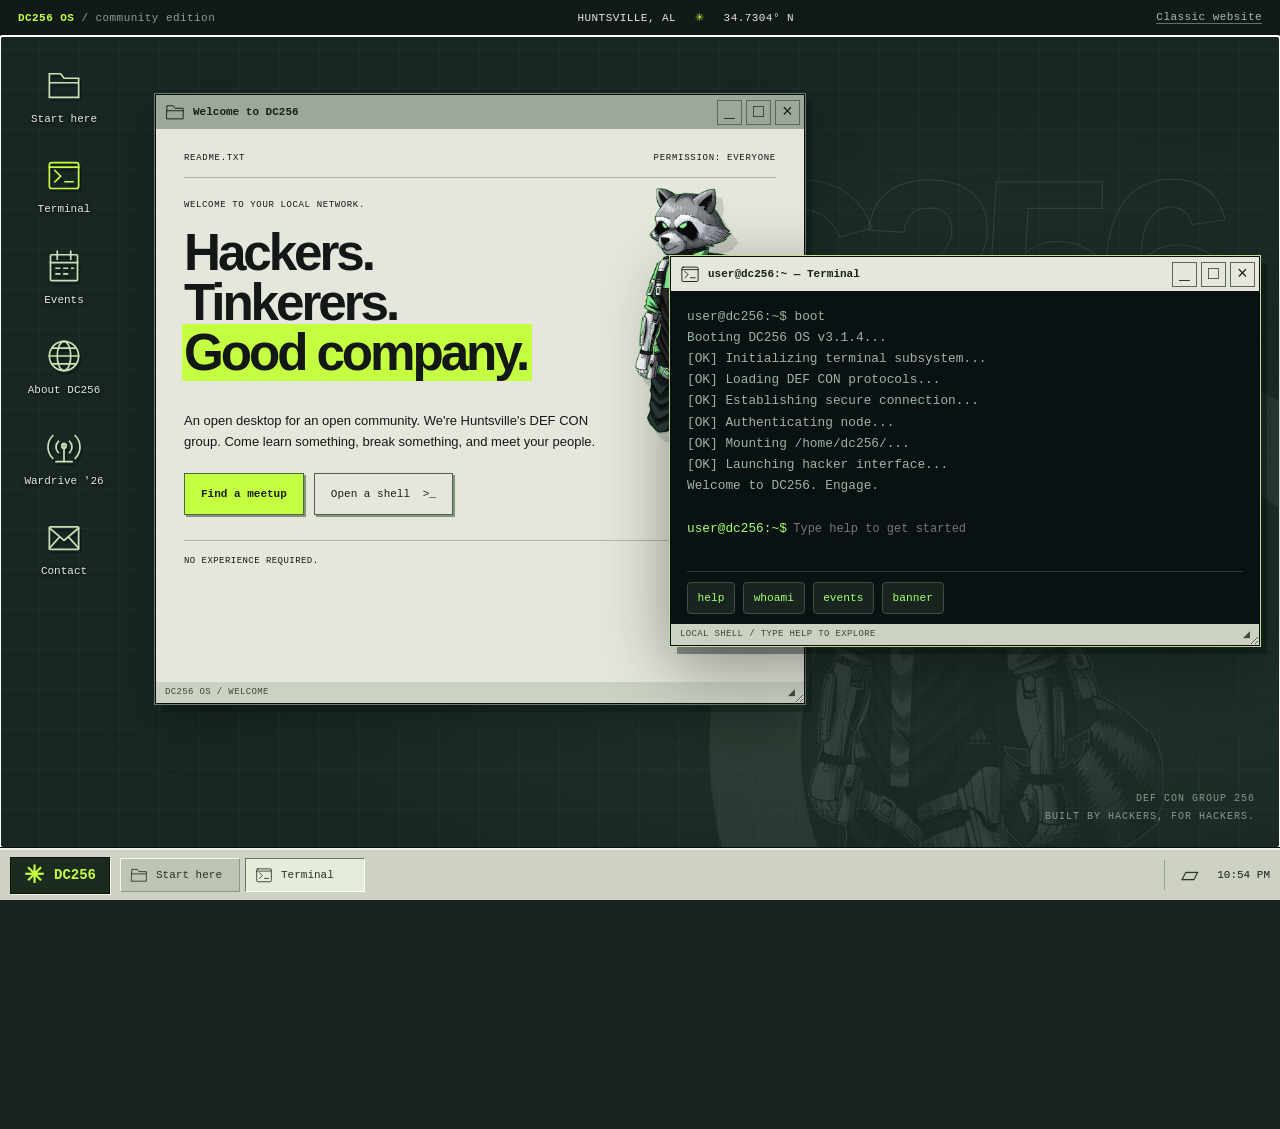
==== commit 20259812: "Hide Home in desktop apps and remove inactive Shop links" ====
--- a/index.html
+++ b/index.html
@@ -1,5 +1,5 @@
 <!doctype html>
-<html lang="en"><head><meta charset="utf-8"><meta name="viewport" content="width=device-width,initial-scale=1"><title>DC256 OS — Huntsville Hacker Community</title><script src="scripts/boot-intro.js?v=desktop-1"></script><link rel="icon" href="images/DC256_Text.png"><link rel="stylesheet" href="styles/desktop.css?v=1"><script src="scripts/desktop.js?v=1" defer></script></head>
+<html lang="en"><head><meta charset="utf-8"><meta name="viewport" content="width=device-width,initial-scale=1"><title>DC256 OS — Huntsville Hacker Community</title><script src="scripts/boot-intro.js?v=desktop-1"></script><link rel="icon" href="images/DC256_Text.png"><link rel="stylesheet" href="styles/desktop.css?v=1"><script src="scripts/desktop.js?v=4" defer></script></head>
 <body>
 <svg class="icon-library" aria-hidden="true"><defs>
 <symbol id="i-terminal" viewBox="0 0 32 32"><rect x="3" y="5" width="26" height="23" rx="2"/><path d="m8 12 5 5-5 5m9 0h7M3 9h26"/></symbol>
@@ -26,6 +26,6 @@
 <div class="launcher" id="launcher" hidden><div class="launcher-brand">DC256<span>Make yourself at /home.</span></div><div class="launcher-apps"><button data-app="welcome">Start here <kbd>↵</kbd></button><button data-app="terminal">Terminal</button><button data-app="events">Event browser</button><button data-app="about">About the community</button><button data-app="contact">Contact</button><button data-app="wardrive">Wardrive results</button><button data-app="links">Community links</button></div><a href="classic.html">Return to classic website</a></div>
 <footer class="taskbar"><button class="start-button" id="startButton" aria-controls="launcher" aria-expanded="false"><span>✳</span> DC256</button><div id="taskList" class="task-list" aria-label="Open windows"></div><div class="system-tray"><button id="showDesktop" aria-label="Show desktop" title="Show desktop">▱</button><time id="clock"></time></div></footer>
 <template id="welcomeContent"><div class="welcome-app"><div class="welcome-meta"><span>README.TXT</span><span>PERMISSION: EVERYONE</span></div><div class="welcome-hero"><p>WELCOME TO YOUR LOCAL NETWORK.</p><h1>Hackers.<br>Tinkerers.<br><em>Good company.</em></h1><img src="images/racoon.webp" alt="DC256 raccoon mascot"></div><div class="welcome-description">An open desktop for an open community. We're Huntsville's DEF CON group. Come learn something, break something, and meet your people.</div><div class="welcome-actions"><button class="acid-button" data-app="events">Find a meetup</button><button data-app="terminal">Open a shell <span>&gt;_</span></button></div><div class="welcome-bottom"><span>NO EXPERIENCE REQUIRED.</span><span>JUST CURIOSITY.</span></div></div></template>
-<template id="linksContent"><div class="links-app"><p class="app-kicker">/HOME/DC256/CONNECTIONS</p><h1>Find your people.</h1><p>The desktop is virtual. The community is real.</p><a href="https://discord.gg/7DgPkkJyCH" target="_blank" rel="noopener noreferrer">Discord <span>Join the conversation</span></a><a href="https://huntsvillehtb.org/" target="_blank" rel="noopener noreferrer">Huntsville HTB <span>Capture the flag</span></a><a href="https://bsidesrocketcity.org/" target="_blank" rel="noopener noreferrer">BSides Rocket City <span>Local security community</span></a><a href="https://shop.dc256.org/" target="_blank" rel="noopener noreferrer">DC256 Shop <span>Wear your curiosity</span></a></div></template>
+<template id="linksContent"><div class="links-app"><p class="app-kicker">/HOME/DC256/CONNECTIONS</p><h1>Find your people.</h1><p>The desktop is virtual. The community is real.</p><a href="https://discord.gg/7DgPkkJyCH" target="_blank" rel="noopener noreferrer">Discord <span>Join the conversation</span></a><a href="https://huntsvillehtb.org/" target="_blank" rel="noopener noreferrer">Huntsville HTB <span>Capture the flag</span></a><a href="https://bsidesrocketcity.org/" target="_blank" rel="noopener noreferrer">BSides Rocket City <span>Local security community</span></a></div></template>
 <div class="os-announcement" id="announcement" role="status" aria-live="polite"></div>
 </body></html>
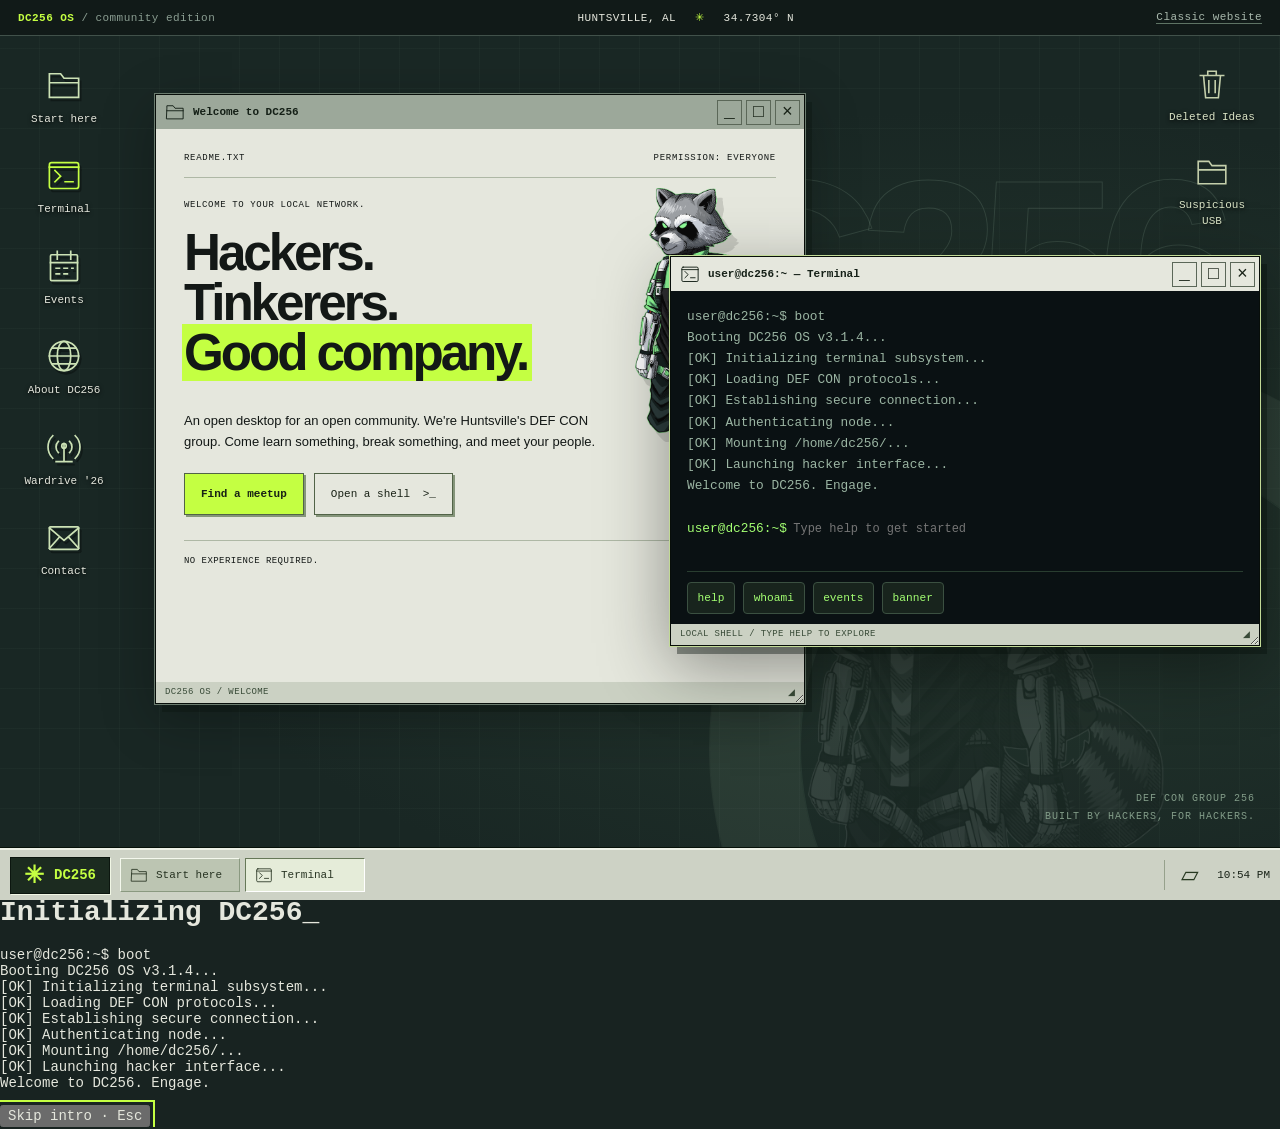
==== commit 43dfbc21: "Add interactive desktop Easter eggs, file explorers, and sticky notes" ====
--- a/index.html
+++ b/index.html
@@ -1,5 +1,5 @@
 <!doctype html>
-<html lang="en"><head><meta charset="utf-8"><meta name="viewport" content="width=device-width,initial-scale=1"><title>DC256 OS — Huntsville Hacker Community</title><script src="scripts/boot-intro.js?v=desktop-1"></script><link rel="icon" href="images/DC256_Text.png"><link rel="stylesheet" href="styles/desktop.css?v=1"><script src="scripts/desktop.js?v=4" defer></script></head>
+<html lang="en"><head><meta charset="utf-8"><meta name="viewport" content="width=device-width,initial-scale=1"><title>DC256 OS — Huntsville Hacker Community</title><script src="scripts/boot-intro.js?v=desktop-1"></script><link rel="icon" href="images/DC256_Text.png"><link rel="stylesheet" href="styles/desktop.css?v=4"><script src="scripts/desktop-fun.js?v=2" defer></script><script src="scripts/desktop.js?v=9" defer></script></head>
 <body>
 <svg class="icon-library" aria-hidden="true"><defs>
 <symbol id="i-terminal" viewBox="0 0 32 32"><rect x="3" y="5" width="26" height="23" rx="2"/><path d="m8 12 5 5-5 5m9 0h7M3 9h26"/></symbol>
@@ -8,7 +8,8 @@
 <symbol id="i-globe" viewBox="0 0 32 32"><circle cx="16" cy="16" r="13"/><ellipse cx="16" cy="16" rx="6" ry="13"/><path d="M3 16h26M6 9h20M6 23h20"/></symbol>
 <symbol id="i-mail" viewBox="0 0 32 32"><rect x="3" y="7" width="26" height="20" rx="1"/><path d="m3 8 13 11L29 8M3 26l9-10m17 10-9-10"/></symbol>
 <symbol id="i-radio" viewBox="0 0 32 32"><path d="M16 13v16m-7 0h14M11 11a7 7 0 0 0 0 10m10-10a7 7 0 0 1 0 10M6 6a14 14 0 0 0 0 20M26 6a14 14 0 0 1 0 20"/><circle cx="16" cy="15" r="2"/></symbol>
-</defs></svg>
+<symbol id="i-trash" viewBox="0 0 32 32"><path d="M5 8h22M12 8V4h8v4M8 8l2 21h12l2-21M13 13v11m6-11v11"/></symbol>
+<symbol id="i-note" viewBox="0 0 32 32"><path d="M5 3h22v19l-7 7H5zM20 29v-7h7M10 9h12M10 14h12M10 19h6"/></symbol></defs></svg>
 <header class="os-topbar"><span><strong>DC256 OS</strong> <span class="edition">/ community edition</span></span><span class="top-location">HUNTSVILLE, AL <span class="cross">✳</span> 34.7304° N</span><a href="classic.html">Classic website</a></header>
 <main class="desktop" aria-label="DC256 desktop">
 <div class="wallpaper" aria-hidden="true"><div class="wallpaper-word">DC256</div><div class="wallpaper-sub">CURIOSITY IS A FEATURE.</div><div class="orbit-mark"></div><img src="images/racoon.webp" alt=""></div>
@@ -20,12 +21,18 @@
 <button data-app="wardrive"><svg><use href="#i-radio"/></svg><span>Wardrive '26</span></button>
 <button data-app="contact"><svg><use href="#i-mail"/></svg><span>Contact</span></button>
 </nav>
-<div id="windowLayer" class="window-layer"></div>
+<nav class="explore-shortcuts" aria-label="Explore the desktop"><button data-app="trash"><svg><use href="#i-trash"/></svg><span>Deleted Ideas</span></button><button data-app="usb"><svg><use href="#i-folder"/></svg><span>Suspicious USB</span></button><button data-app="tasks"><svg><use href="#i-terminal"/></svg><span>Task Manager</span></button><button data-app="notes"><svg><use href="#i-note"/></svg><span>Sticky Notes</span></button><button data-app="system"><svg><use href="#i-globe"/></svg><span>About This Computer</span></button></nav><div id="windowLayer" class="window-layer"></div>
 <div class="desktop-label" aria-hidden="true">DEF CON GROUP 256<br>BUILT BY HACKERS, FOR HACKERS.</div>
 </main>
-<div class="launcher" id="launcher" hidden><div class="launcher-brand">DC256<span>Make yourself at /home.</span></div><div class="launcher-apps"><button data-app="welcome">Start here <kbd>↵</kbd></button><button data-app="terminal">Terminal</button><button data-app="events">Event browser</button><button data-app="about">About the community</button><button data-app="contact">Contact</button><button data-app="wardrive">Wardrive results</button><button data-app="links">Community links</button></div><a href="classic.html">Return to classic website</a></div>
+<div class="launcher" id="launcher" hidden><div class="launcher-brand">DC256<span>Make yourself at /home.</span></div><div class="launcher-apps"><button data-app="trash">Deleted Ideas</button><button data-app="usb">Suspicious USB</button><button data-app="tasks">Task Manager</button><button data-app="notes">Sticky Notes</button><button data-app="system">About This Computer</button><button data-app="welcome">Start here <kbd>↵</kbd></button><button data-app="terminal">Terminal</button><button data-app="events">Event browser</button><button data-app="about">About the community</button><button data-app="contact">Contact</button><button data-app="wardrive">Wardrive results</button><button data-app="links">Community links</button></div><a href="classic.html">Return to classic website</a></div>
 <footer class="taskbar"><button class="start-button" id="startButton" aria-controls="launcher" aria-expanded="false"><span>✳</span> DC256</button><div id="taskList" class="task-list" aria-label="Open windows"></div><div class="system-tray"><button id="showDesktop" aria-label="Show desktop" title="Show desktop">▱</button><time id="clock"></time></div></footer>
 <template id="welcomeContent"><div class="welcome-app"><div class="welcome-meta"><span>README.TXT</span><span>PERMISSION: EVERYONE</span></div><div class="welcome-hero"><p>WELCOME TO YOUR LOCAL NETWORK.</p><h1>Hackers.<br>Tinkerers.<br><em>Good company.</em></h1><img src="images/racoon.webp" alt="DC256 raccoon mascot"></div><div class="welcome-description">An open desktop for an open community. We're Huntsville's DEF CON group. Come learn something, break something, and meet your people.</div><div class="welcome-actions"><button class="acid-button" data-app="events">Find a meetup</button><button data-app="terminal">Open a shell <span>&gt;_</span></button></div><div class="welcome-bottom"><span>NO EXPERIENCE REQUIRED.</span><span>JUST CURIOSITY.</span></div></div></template>
 <template id="linksContent"><div class="links-app"><p class="app-kicker">/HOME/DC256/CONNECTIONS</p><h1>Find your people.</h1><p>The desktop is virtual. The community is real.</p><a href="https://discord.gg/7DgPkkJyCH" target="_blank" rel="noopener noreferrer">Discord <span>Join the conversation</span></a><a href="https://huntsvillehtb.org/" target="_blank" rel="noopener noreferrer">Huntsville HTB <span>Capture the flag</span></a><a href="https://bsidesrocketcity.org/" target="_blank" rel="noopener noreferrer">BSides Rocket City <span>Local security community</span></a></div></template>
+
+<template id="trashContent"><div class="fun-app" data-fun="trash"><p class="app-kicker">/TRASH / 3 QUESTIONABLE DECISIONS</p><h1>Deleted Ideas</h1><p>Gone, but never quite forgotten.</p><div class="fun-files"><button data-file="final">▤ final_final_v9.py<span>Last modified: just one more tweak ago</span></button><button data-file="blockchain">▤ blockchain_everything.txt<span>A solution looking for a problem</span></button><button data-file="firewall">▤ just_disable_the_firewall.sh<span>Reviewed by absolutely nobody</span></button></div><pre class="fun-output" role="status">Select a file to inspect its questionable contents.</pre><button class="fun-button" data-empty>Empty Trash</button></div></template>
+<template id="usbContent"><div class="fun-app" data-fun="usb"><p class="app-kicker">REMOVABLE DISK / FOUND_IN_PARKING_LOT</p><h1>Totally trustworthy.</h1><p>One virtual USB drive. Several terrible decisions.</p><div class="fun-files"><button data-file="readme">▤ README_FIRST.txt<span>Famous last words</span></button><button data-file="exe">▣ definitely_not_malware.exe<span>What could possibly go wrong?</span></button><button data-file="raccoon">▧ raccoon.jpg<span>The only reputable file here</span></button></div><pre class="fun-output" role="status">This is a toy USB drive. No files or programs are executed.</pre><img class="usb-raccoon" src="images/racoon.webp" alt="A suspiciously well-equipped raccoon" hidden></div></template>
+<template id="tasksContent"><div class="fun-app" data-fun="tasks"><p class="app-kicker">SYSTEM MONITOR / HUMAN EDITION</p><h1>Task Manager</h1><p>Simulated processes. Real feelings.</p><div class="process-list"><div><span>curiosityd<small>CPU: 256% · essential service</small></span><button data-kill="curiosity">End task</button></div><div><span>imposter_syndrome.exe<small>Memory: unnecessarily large</small></span><button data-kill="imposter">End task</button></div><div><span>one_more_side_project<small>Threads: somehow 37</small></span><button data-kill="project">End task</button></div><div><span>caffeine.service<small>Status: running on fumes</small></span><button data-kill="caffeine">End task</button></div></div><pre class="fun-output" role="status">Select a process to question your life choices.</pre><button class="fun-button" data-restart>Restart processes</button></div></template>
+<template id="notesContent"><div class="fun-app note-app" data-fun="notes"><p class="app-kicker">PERSONAL SCRATCHPAD / LOCAL TO THIS BROWSER</p><h1>Note to self.</h1><label for="stickyText">Your notes</label><textarea id="stickyText" spellcheck="true" placeholder="Capture that idea before the next side quest…"></textarea><p class="note-status" role="status"></p><p class="note-hint">Drag this window somewhere useful. Notes stay in this browser and aren't shared with anyone.</p></div></template>
+<template id="systemContent"><div class="fun-app" data-fun="system"><p class="app-kicker">DC256 OS / COMMUNITY EDITION</p><h1>About this computer</h1><button class="mascot-button" aria-label="Inspect the raccoon"><img src="images/racoon.webp" alt="DC256 raccoon"></button><dl class="system-specs"><dt>Processor</dt><dd>Overclocked curiosity</dd><dt>Memory</dt><dd>Mostly obscure trivia</dd><dt>Available ports</dt><dd>Everyone welcome</dd><dt>Security model</dt><dd>Ask questions. Share knowledge.</dd><dt>Uptime</dt><dd>Until someone says “one last thing”</dd></dl><pre class="fun-output" role="status">System healthy. Mascot mildly suspicious.</pre></div></template>
 <div class="os-announcement" id="announcement" role="status" aria-live="polite"></div>
 </body></html>
--- a/styles/desktop.css
+++ b/styles/desktop.css
@@ -1,3 +1,7 @@
 :root{color-scheme:dark;--acid:#c4ff42;--ink:#131816;--paper:#e5e7dd;--mono:ui-monospace,SFMono-Regular,Consolas,monospace}*{box-sizing:border-box}body{margin:0;background:#182321;color:var(--paper);font:14px var(--mono);overflow:hidden}button,a{-webkit-tap-highlight-color:transparent}button{font:inherit;cursor:pointer}button:focus-visible,a:focus-visible{outline:2px solid var(--acid);outline-offset:3px}button{color:inherit}a{color:inherit}.icon-library{position:absolute;width:0;height:0;overflow:hidden}svg{fill:none;stroke:currentColor;stroke-width:1.5;stroke-linecap:square;stroke-linejoin:miter}.os-topbar{height:36px;background:#111a18;border-bottom:1px solid #41514a;display:flex;align-items:center;justify-content:space-between;padding:0 18px;font-size:11px;letter-spacing:.04em}.os-topbar strong{color:var(--acid)}.edition{color:#8b9e92}.os-topbar a{color:#a9b9ad;text-decoration:none;border-bottom:1px solid #5e7364}.cross{color:var(--acid);margin:0 12px}.desktop{position:relative;height:calc(100dvh - 88px);overflow:hidden;background:radial-gradient(ellipse at 75% 60%,#36503d66,transparent 60%),repeating-linear-gradient(0deg,transparent 0 39px,#7697800c 39px 40px),repeating-linear-gradient(90deg,transparent 0 39px,#7697800c 39px 40px),#192724}.wallpaper{position:absolute;inset:0;overflow:hidden;pointer-events:none}.wallpaper-word{position:absolute;right:5%;top:13%;font:900 clamp(120px,20vw,320px)/1 Arial,sans-serif;letter-spacing:-.09em;color:transparent;-webkit-text-stroke:1px #83a08d36}.wallpaper-sub{position:absolute;right:6%;top:calc(13% + 22vw);font-size:11px;letter-spacing:.35em;color:#89a18d}.wallpaper>img{position:absolute;right:9%;bottom:-13%;height:73%;opacity:.1;filter:grayscale(1)}.orbit-mark{position:absolute;width:600px;height:600px;border:1px solid #66867226;border-radius:50%;right:-120px;bottom:-200px;box-shadow:0 0 0 90px #8ba08f06,0 0 0 91px #8ba08f19}.desktop-shortcuts{position:absolute;top:22px;left:18px;display:grid;gap:12px;width:92px;z-index:2}.desktop-shortcuts button{background:none;border:1px solid transparent;padding:8px 3px;display:grid;justify-items:center;gap:9px;font-size:11px;line-height:1.4;text-shadow:0 1px 4px #000}.desktop-shortcuts button:hover,.desktop-shortcuts button:focus-visible{background:#a7cf8b16;border:1px dotted #b9db9c}.desktop-shortcuts svg{width:36px;height:36px;color:#cce2b5;filter:drop-shadow(2px 3px 0 #0005)}.desktop-shortcuts button:nth-child(2) svg{color:var(--acid)}.desktop-label{position:absolute;right:25px;bottom:22px;text-align:right;color:#829c88;font-size:10px;line-height:1.8;letter-spacing:.1em}.window-layer{position:absolute;inset:0;pointer-events:none}.os-window{position:absolute;display:flex;flex-direction:column;pointer-events:auto;min-width:300px;min-height:200px;max-width:calc(100% - 16px);max-height:calc(100% - 16px);border:1px solid #080e0a;background:#0d1712;box-shadow:0 0 0 1px #6a7b6e,7px 8px 0 #07110b4d,0 15px 50px #0004;resize:both;overflow:hidden}.os-window[hidden]{display:none}.os-window.active{box-shadow:0 0 0 1px #c2da97,7px 8px 0 #07110b66,0 20px 65px #0006}.os-titlebar{display:flex;align-items:center;justify-content:space-between;background:#9ca89a;color:#152017;min-height:34px;padding:3px 4px 3px 9px;gap:12px;user-select:none;touch-action:none;cursor:grab;flex-shrink:0}.active .os-titlebar{background:var(--paper)}.window-title{display:flex;align-items:center;gap:8px;font-size:11px;font-weight:bold;min-width:0}.window-title span{overflow:hidden;white-space:nowrap;text-overflow:ellipsis}.window-title svg{width:20px;height:20px;flex-shrink:0}.window-controls{display:flex;gap:4px}.window-controls button{display:flex;align-items:center;justify-content:center;width:25px;height:25px;min-height:25px;border:1px solid #5b6758;background:transparent;color:#172116;font:18px/1 var(--mono)}.window-controls button:hover{background:#c4ff42}.window-controls button:last-child:hover{background:#f5a289}.os-window-body{flex:1;min-height:0;overflow:auto;background:var(--paper);color:var(--ink)}.os-window-body iframe{width:100%;height:100%;border:0;display:block;background:#0a1113}.window-status{display:flex;justify-content:space-between;gap:1rem;padding:5px 9px;background:#cbd1c3;color:#384a37;font-size:9px;letter-spacing:.04em;flex-shrink:0}.os-window.maximized{left:8px!important;top:8px!important;width:calc(100% - 16px)!important;height:calc(100% - 16px)!important;resize:none}.welcome-app{padding:24px 28px 20px;background:var(--paper);min-height:100%}.welcome-meta{display:flex;justify-content:space-between;font-size:9px;letter-spacing:.08em;border-bottom:1px solid #aeb8a5;padding-bottom:14px}.welcome-hero{position:relative;padding:22px 0 10px;isolation:isolate}.welcome-hero>p{font-size:9px;letter-spacing:.07em;margin:0 0 18px}.welcome-hero h1{font:800 clamp(35px,4vw,55px)/.98 Arial,sans-serif;letter-spacing:-.06em;margin:0;position:relative;z-index:2}.welcome-hero h1 em{font-style:normal;background:var(--acid);box-shadow:5px 0 var(--acid),-2px 0 var(--acid)}.welcome-hero>img{position:absolute;height:245px;right:-6px;top:10px;z-index:1;filter:drop-shadow(7px 9px 0 #0002);opacity:.95}.welcome-description{max-width:440px;font:13px/1.65 Arial,sans-serif;margin:21px 0}.welcome-actions{display:flex;gap:10px;margin-bottom:25px}.welcome-actions button{background:transparent;color:#182115;border:1px solid #516347;min-height:42px;padding:10px 16px;font-size:11px;box-shadow:2px 2px 0 #85957a}.welcome-actions button:hover{transform:translate(1px,1px);box-shadow:1px 1px 0 #85957a}.welcome-actions .acid-button{background:var(--acid);font-weight:bold}.welcome-actions span{margin-left:6px}.welcome-bottom{display:flex;justify-content:space-between;border-top:1px solid #aeb8a5;padding-top:15px;font-size:9px;letter-spacing:.05em}.links-app{padding:28px}.app-kicker{font-size:10px;color:#59674b}.links-app h1{font:700 36px/1 Arial,sans-serif;letter-spacing:-.05em}.links-app>p{line-height:1.6}.links-app a{display:flex;flex-direction:column;gap:7px;padding:16px 0;border-bottom:1px solid #aeb8a5;text-decoration:none;font-weight:bold}.links-app a:hover{color:#426614}.links-app a span{font-size:11px;font-weight:normal;color:#5a6a52}.taskbar{height:52px;position:fixed;bottom:0;left:0;right:0;background:#cdd2c5;border-top:2px solid #edf1e7;color:#172116;display:flex;align-items:center;gap:10px;padding:6px 10px;z-index:10000;box-shadow:0 -1px #061109}.start-button{height:37px;background:#1c2b20;color:var(--acid);border:1px solid #0c160f;padding:0 13px;font-weight:bold;display:flex;align-items:center;gap:10px;box-shadow:1px 1px #f1f7e5}.start-button>span{font-size:24px}.start-button[aria-expanded=true]{background:#435535}.task-list{display:flex;gap:5px;flex:1;min-width:0;overflow:auto}.task-list button{display:flex;align-items:center;gap:8px;min-width:120px;max-width:175px;white-space:nowrap;overflow:hidden;text-overflow:ellipsis;height:34px;border:1px solid #8a9980;border-top-color:#f4f8ed;border-left-color:#f4f8ed;background:#bcc5b2;padding:0 9px;color:#273322;font-size:11px}.task-list button[aria-pressed=true]{background:#e5ecd9;border:1px solid #667858;border-right-color:#fff;border-bottom-color:#fff}.task-list svg{width:18px;height:18px;flex-shrink:0}.system-tray{display:flex;align-items:center;gap:12px;border-left:1px solid #96a18c;padding-left:10px;font-size:11px;white-space:nowrap}.system-tray button{background:none;border:0;color:#263820;font-size:23px}.launcher{position:fixed;left:10px;bottom:57px;width:285px;z-index:10001;background:var(--paper);color:var(--ink);border:1px solid #24301f;box-shadow:5px 5px #0005}.launcher[hidden]{display:none}.launcher-brand{padding:20px;background:#213020;color:var(--acid);font-weight:bold;font-size:24px}.launcher-brand span{display:block;font-weight:normal;font-size:10px;color:#bdcbb2;margin-top:7px}.launcher-apps{padding:8px}.launcher-apps button{display:flex;justify-content:space-between;width:100%;padding:12px;text-align:left;border:0;background:transparent;color:var(--ink);font-size:12px}.launcher-apps button:hover{background:#c6d4b8}.launcher>a{display:block;border-top:1px solid #afbaa4;padding:15px;font-size:11px}.os-announcement{position:absolute;width:1px;height:1px;overflow:hidden;clip-path:inset(50%)}.dragging iframe{pointer-events:none}.dragging{user-select:none}.dragging .os-titlebar{cursor:grabbing}
 @media(max-width:1100px){.top-location{display:none}.welcome-hero h1{font-size:48px}}@media(max-width:700px){.os-topbar{padding:0 12px;font-size:10px}.edition{display:none}.desktop-shortcuts{grid-template-columns:repeat(3,1fr);width:100%;top:18px;left:0;gap:12px;padding:0 20px}.desktop-shortcuts button{min-height:94px;font-size:12px}.desktop-shortcuts svg{width:40px;height:40px}.os-window{left:8px!important;top:8px!important;width:calc(100% - 16px)!important;height:calc(100% - 16px)!important;min-width:0;resize:none}.window-controls button{width:32px;height:32px;min-height:32px}.os-titlebar{min-height:42px;cursor:default}.window-title{font-size:10px;gap:5px}.window-title svg{width:16px}.window-controls{gap:3px}.window-controls [data-action=maximize]{display:none}.welcome-app{padding:22px 20px}.welcome-hero{padding-top:25px}.welcome-hero h1{font-size:44px}.welcome-hero>img{height:190px;top:55px;right:-10px;opacity:.28}.welcome-description{font-size:14px;line-height:1.7}.welcome-meta,.welcome-bottom{font-size:8px;gap:12px}.welcome-actions{flex-wrap:wrap}.welcome-actions button{min-height:44px}.taskbar{gap:7px;padding:6px}.task-list button{min-width:42px;width:42px;padding:0 10px;flex-shrink:0}.task-list button span{display:none}.start-button{padding:0 10px;font-size:11px}.start-button>span{font-size:20px}.system-tray{gap:7px;padding-left:5px;font-size:10px}.wallpaper-word{top:50%;font-size:100px;right:8%}.wallpaper-sub{top:67%;font-size:8px;letter-spacing:.15em}.desktop-label{font-size:8px;right:15px}.launcher{max-width:calc(100% - 20px)}.links-app{padding:22px}.links-app a{padding:18px 0}}
 @media(prefers-reduced-motion:reduce){*{scroll-behavior:auto!important}}
+.explore-shortcuts{position:absolute;right:18px;top:22px;display:grid;gap:12px;width:100px;z-index:2}.explore-shortcuts button{background:none;border:1px solid transparent;padding:8px 3px;display:grid;justify-items:center;gap:9px;font:11px/1.4 var(--mono);color:#dae4c6;text-shadow:0 1px 4px #000}.explore-shortcuts button:hover,.explore-shortcuts button:focus-visible{background:#a7cf8b16;border:1px dotted #b9db9c}.explore-shortcuts svg{width:34px;height:34px;color:#c4cfab}.launcher{max-height:calc(100dvh - 100px);overflow:auto}.fun-app{padding:24px;color:#1c291c;font:13px/1.6 var(--mono)}.fun-app h1{font:700 30px/1.05 Arial,sans-serif;letter-spacing:-.04em;margin:16px 0}.fun-files{margin:20px 0;border:1px solid #acb89d}.fun-files button{display:block;text-align:left;width:100%;background:#d9dfce;color:#22311c;border:0;border-bottom:1px solid #b0bca3;padding:13px;font:12px/1.5 var(--mono);overflow-wrap:anywhere}.fun-files button:last-child{border-bottom:0}.fun-files button:hover{background:#c8d5b5}.fun-files span{display:block;font-size:10px;color:#586c4b;margin:4px 0 0 18px}.fun-output{font:12px/1.65 var(--mono);white-space:pre-wrap;overflow-wrap:anywhere;background:#17251d;color:#d2ecac;border:1px solid #384d30;padding:14px;margin:18px 0;min-height:80px}.fun-button,.process-list button{background:#c4ff42;border:1px solid #63784d;color:#1c2b13;min-height:38px;padding:8px 12px;font:11px var(--mono)}.process-list{margin-top:24px}.process-list>div{display:flex;justify-content:space-between;align-items:center;gap:12px;padding:12px 0;border-bottom:1px solid #afbaa4;overflow-wrap:anywhere}.process-list small{display:block;color:#586c4b;font-size:10px}.process-list button{flex-shrink:0}.process-list button:disabled{background:#c9cfc0;color:#69775e;cursor:default}.usb-raccoon{display:block;height:190px;margin:15px auto}.usb-raccoon[hidden]{display:none}.note-app{background:#f0e999;min-height:100%}.note-app label{display:block;font-size:11px;margin-bottom:8px}.note-app textarea{display:block;width:100%;min-height:260px;resize:vertical;background:repeating-linear-gradient(transparent 0 27px,#b0a95644 27px 28px);color:#363515;border:1px solid #c0b75f;padding:12px;font:15px/28px var(--mono);border-radius:0}.note-status,.note-hint{font-size:10px;line-height:1.7}.mascot-button{float:right;background:none;border:0;margin:0 0 12px 14px;padding:0}.mascot-button img{height:135px;display:block}.system-specs{margin-top:28px}.system-specs dt{color:#667454;font-size:10px;text-transform:uppercase;letter-spacing:.05em}.system-specs dd{margin:2px 0 15px}.fun-app:after{content:'';display:block;clear:both}@media(max-width:700px){.desktop-shortcuts{grid-template-columns:repeat(3,1fr);gap:4px;top:10px}.desktop-shortcuts button{min-height:82px;padding:5px 2px}.explore-shortcuts{top:210px;left:0;right:auto;width:100%;padding:0 20px;grid-template-columns:repeat(3,1fr);gap:5px}.explore-shortcuts button{min-height:88px;font-size:11px}.fun-app{padding:20px 16px}.fun-app h1{font-size:28px}.fun-files button{font-size:11px}.process-list>div{font-size:11px}.mascot-button img{height:105px}.note-app textarea{min-height:240px}}
+.explorer-app,.task-manager-app{min-height:100%;font:12px/1.5 var(--mono);color:#263222;background:#e5e7dd}.explorer-menu{padding:7px 12px;border-bottom:1px solid #aeb9a2;background:#d6ddcb;font-size:11px}.explorer-menu span{margin-left:20px}.explorer-tools{padding:10px;display:flex;gap:8px;align-items:center;border-bottom:1px solid #b1bda5;flex-wrap:wrap}.explorer-tools .fun-button{font-size:10px;min-height:32px;background:#e9eddf}.fun-button:disabled{opacity:.5;cursor:default}.drive-badge{font-size:9px;color:#697956;margin-left:auto}.explorer-address{display:flex;gap:10px;align-items:center;padding:8px 10px;background:#d7ddcc;border-bottom:1px solid #aeb9a2;font-size:10px}.explorer-address code{background:#f5f7ed;border:1px inset #bdc8ad;padding:5px;min-width:0;overflow-wrap:anywhere;flex:1}.explorer-layout{display:flex;min-height:270px}.explorer-layout aside{width:125px;flex-shrink:0;background:#d4ddc9;border-right:1px solid #aab89b;padding:15px 8px;font-size:10px}.explorer-layout aside>*{display:block;padding:7px 3px}.explorer-layout aside .selected{background:#b6c6a5}.explorer-file-area,.task-table-wrap{overflow:auto;flex:1;min-width:0}table{width:100%;border-collapse:collapse;font-size:10px;text-align:left}th{background:#d0d9c4;font-size:10px;font-weight:normal;border-right:1px solid #a7b799;border-bottom:1px solid #a7b799;padding:8px;text-align:left;white-space:nowrap}td{padding:8px;border-bottom:1px solid #cbd4c0;white-space:nowrap}tr.selected{background:#bad49d}tr.selected td{border-bottom-color:#9bb983}.file-select{background:none;border:0;padding:4px;color:inherit;font:11px var(--mono);text-align:left;min-height:32px;white-space:nowrap}.explorer-status{font-size:10px;padding:9px 12px;border-top:1px solid #b6c3a7;color:#4d623e}.document-viewer{background:#f1f0e1!important}.viewer-toolbar{font:10px var(--mono);padding:10px;border-bottom:1px solid #a9b69b;background:#d5deca;color:#425536}.document-viewer pre,.program-terminal pre{font:12px/1.8 var(--mono);white-space:pre-wrap;overflow-wrap:anywhere;margin:0;padding:22px}.program-terminal{background:#101c16!important;color:#c7e8ac!important}.program-terminal .viewer-toolbar{background:#192b1f;color:#8eae7a;border-color:#3c5635}.image-viewer{background:repeating-conic-gradient(#d3d9cb 0% 25%,#e2e6dc 0% 50%) 50%/20px 20px!important;display:flex;align-items:center;flex-direction:column;padding:20px}.image-viewer img{height:calc(100% - 55px);max-width:100%;object-fit:contain}.image-viewer p{font:10px var(--mono);color:#24361a;background:#e8edde;padding:10px}.scan-app{padding:22px;color:#283823;font:12px/1.6 var(--mono)}.scan-banner{display:flex;gap:14px;align-items:center;border-bottom:1px solid #adbc9c;padding-bottom:18px}.scan-banner>span{font-size:38px;color:#49672a}.scan-banner strong{font-size:18px;display:block}.scan-banner small{font-size:10px;color:#596f46}.scan-app h2{font:600 20px Arial,sans-serif;margin:24px 0 18px}.scan-progress{height:12px;border:1px solid #81996a;background:#d2dcc7;padding:2px}.scan-progress>span{display:block;height:100%;width:0;background:#71983b;transition:width .35s}.scan-metrics{display:flex;justify-content:space-between;gap:10px;margin:20px 0}.scan-metrics strong{display:block;font-size:23px;font-weight:500}.scan-metrics span{font-size:10px;color:#5c6e4d}.scan-log{height:135px;overflow:auto;white-space:pre-wrap;background:#132218;color:#b8d998;padding:12px;font:10px/1.7 var(--mono)}.scan-result{min-height:42px;font-size:11px}.task-tabs{padding:12px;display:flex;justify-content:space-between;align-items:center;border-bottom:1px solid #a9b69a}.task-tabs strong{border-bottom:2px solid #557731;padding:4px 0}.task-tabs span{font-size:9px;color:#5f7151}.task-meters{display:grid;grid-template-columns:repeat(3,1fr);background:#dce4d0;border-bottom:1px solid #a8b695}.task-meters>div{padding:15px;border-right:1px solid #b0bd9e}.task-meters strong{font-size:23px;display:block;font-weight:400}.task-meters span{font-size:10px;display:block}.task-meters i{display:block;height:4px;background:#bbcba6;margin-top:10px}.task-meters b{display:block;height:100%;background:#709344}.task-table-wrap{min-height:160px}.task-manager-app td:nth-child(4),.task-manager-app td:nth-child(5){background:#cfe0ae44;text-align:right}.task-message{padding:12px;margin:0;min-height:65px;font-size:11px;border-top:1px solid #b1bea0}.task-actions{display:flex;justify-content:space-between;padding:10px 12px;border-top:1px solid #b1bea0;background:#d9e0ce}.task-actions .fun-button{background:#e9efdf}.task-actions [data-end]{background:#c4ff42}@media(max-width:700px){.explorer-layout aside{display:none}.explorer-layout{min-height:250px}.explorer-file-area table{font-size:9px}.file-select{font-size:10px}.task-meters>div{padding:12px}.task-meters strong{font-size:19px}.scan-app{padding:18px 14px}.scan-banner small{font-size:9px}.scan-metrics strong{font-size:21px}.task-tabs span{max-width:130px;text-align:right}}
+/* Classic desktop Sticky Notes widget. */
+.os-window.sticky-widget{background:#fff3a3;border:1px solid #b9a85d;box-shadow:3px 5px 15px #0005;min-width:240px;min-height:220px;resize:both}.sticky-widget.active{box-shadow:3px 7px 23px #0006}.sticky-widget .os-titlebar,.sticky-widget.active .os-titlebar{background:#f3df78;color:#74602b;min-height:30px;padding:2px 5px 2px 12px;border-bottom:0}.sticky-widget .window-title{font:11px 'Segoe UI',Arial,sans-serif;color:#7d692e}.sticky-widget .window-title svg{display:none}.sticky-widget .window-controls button{width:24px;height:24px;min-height:24px;border:0;color:#7d692e;font:19px 'Segoe UI',Arial,sans-serif}.sticky-widget .window-controls button:hover{background:#e6cc64}.sticky-widget [data-action=maximize]{display:none}.sticky-widget .os-window-body{background:linear-gradient(120deg,#fff5ac,#ffed95);position:relative}.sticky-widget .window-status{display:none}.sticky-widget .note-app{padding:4px 17px 22px;min-height:100%;height:100%;background:transparent;display:flex;flex-direction:column;position:relative}.sticky-widget .note-app:after{content:'';position:absolute;right:0;bottom:0;width:24px;height:24px;background:linear-gradient(135deg,#e7cc67 49%,#f9e28b 51%);box-shadow:-1px -1px 2px #b69a3f33}.sticky-widget .note-app .app-kicker,.sticky-widget .note-app h1,.sticky-widget .note-app label,.sticky-widget .note-hint{display:none}.sticky-widget .note-app textarea{flex:1;min-height:100px;width:100%;resize:none;border:0;background:none;padding:6px 0;color:#483d1d;font:21px/1.45 'Segoe Print','Bradley Hand','Comic Sans MS',cursive;outline-offset:3px;box-shadow:none}.sticky-widget .note-status{margin:8px 15px 0 0;font:10px/1.4 'Segoe UI',Arial,sans-serif;color:#8d7841;flex-shrink:0}.sticky-widget .note-app textarea:focus-visible{outline:1px dashed #b49a48}.sticky-widget .note-app:after{pointer-events:none}@media(max-width:700px){.os-window.sticky-widget{left:18px!important;top:24px!important;width:calc(100% - 36px)!important;height:min(430px,calc(100% - 48px))!important}.sticky-widget .os-titlebar{min-height:38px}.sticky-widget .window-controls button{width:32px;height:32px}.sticky-widget .note-app textarea{font-size:22px}}
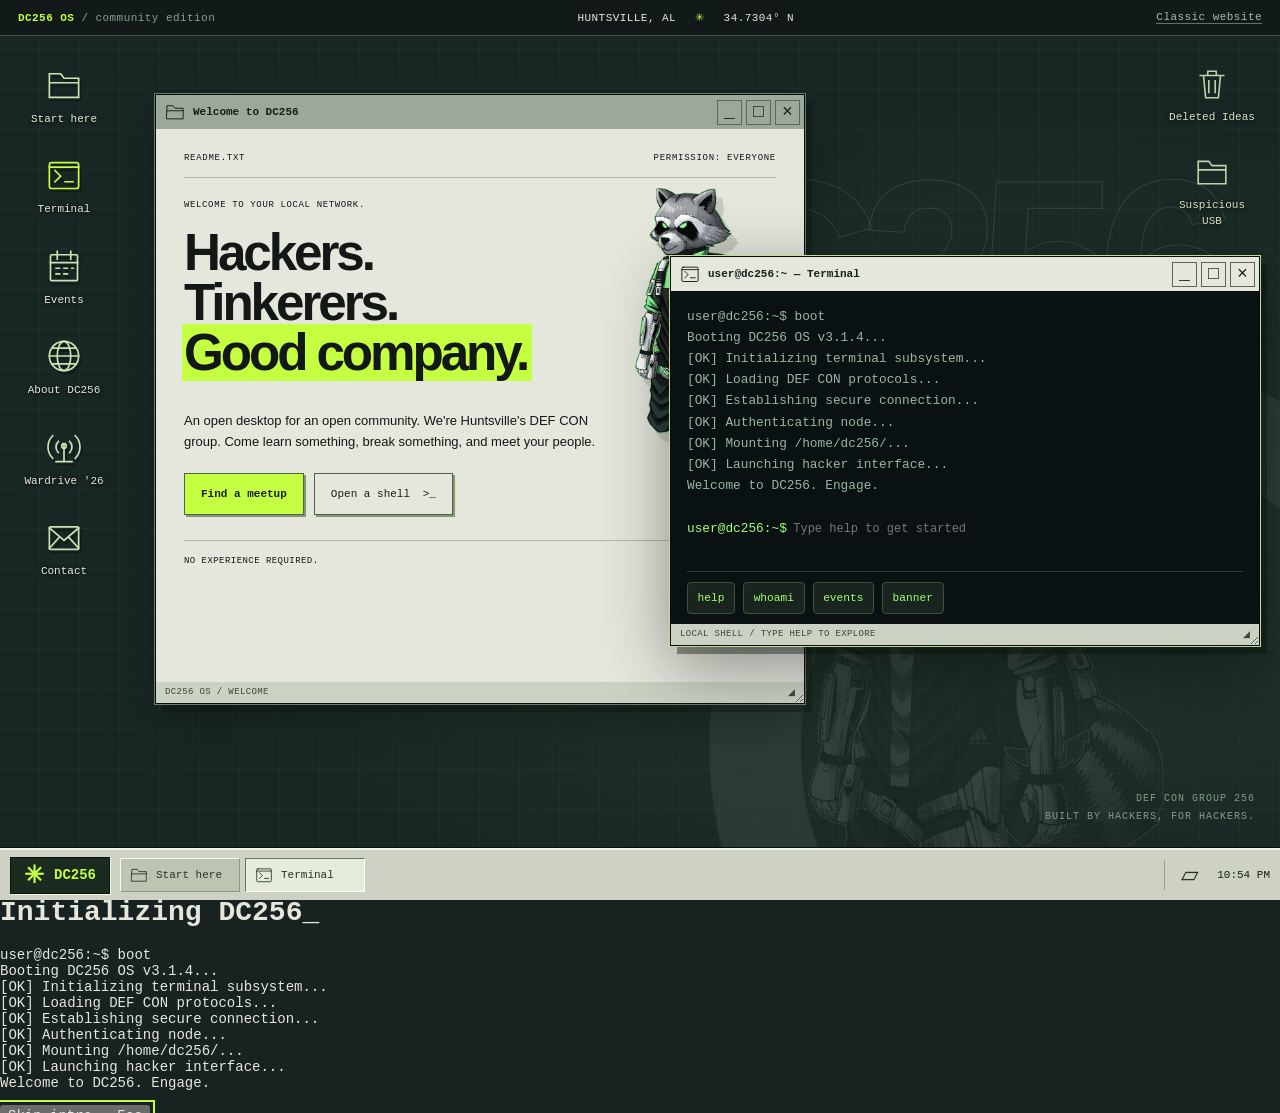
==== commit 28f7e983: "Move playful desktop apps below main Start menu links" ====
--- a/index.html
+++ b/index.html
@@ -24,7 +24,7 @@
 <nav class="explore-shortcuts" aria-label="Explore the desktop"><button data-app="trash"><svg><use href="#i-trash"/></svg><span>Deleted Ideas</span></button><button data-app="usb"><svg><use href="#i-folder"/></svg><span>Suspicious USB</span></button><button data-app="tasks"><svg><use href="#i-terminal"/></svg><span>Task Manager</span></button><button data-app="notes"><svg><use href="#i-note"/></svg><span>Sticky Notes</span></button><button data-app="system"><svg><use href="#i-globe"/></svg><span>About This Computer</span></button></nav><div id="windowLayer" class="window-layer"></div>
 <div class="desktop-label" aria-hidden="true">DEF CON GROUP 256<br>BUILT BY HACKERS, FOR HACKERS.</div>
 </main>
-<div class="launcher" id="launcher" hidden><div class="launcher-brand">DC256<span>Make yourself at /home.</span></div><div class="launcher-apps"><button data-app="trash">Deleted Ideas</button><button data-app="usb">Suspicious USB</button><button data-app="tasks">Task Manager</button><button data-app="notes">Sticky Notes</button><button data-app="system">About This Computer</button><button data-app="welcome">Start here <kbd>↵</kbd></button><button data-app="terminal">Terminal</button><button data-app="events">Event browser</button><button data-app="about">About the community</button><button data-app="contact">Contact</button><button data-app="wardrive">Wardrive results</button><button data-app="links">Community links</button></div><a href="classic.html">Return to classic website</a></div>
+<div class="launcher" id="launcher" hidden><div class="launcher-brand">DC256<span>Make yourself at /home.</span></div><div class="launcher-apps"><button data-app="welcome">Start here <kbd>↵</kbd></button><button data-app="terminal">Terminal</button><button data-app="events">Event browser</button><button data-app="about">About the community</button><button data-app="contact">Contact</button><button data-app="wardrive">Wardrive results</button><button data-app="links">Community links</button><button data-app="trash">Deleted Ideas</button><button data-app="usb">Suspicious USB</button><button data-app="tasks">Task Manager</button><button data-app="notes">Sticky Notes</button><button data-app="system">About This Computer</button></div><a href="classic.html">Return to classic website</a></div>
 <footer class="taskbar"><button class="start-button" id="startButton" aria-controls="launcher" aria-expanded="false"><span>✳</span> DC256</button><div id="taskList" class="task-list" aria-label="Open windows"></div><div class="system-tray"><button id="showDesktop" aria-label="Show desktop" title="Show desktop">▱</button><time id="clock"></time></div></footer>
 <template id="welcomeContent"><div class="welcome-app"><div class="welcome-meta"><span>README.TXT</span><span>PERMISSION: EVERYONE</span></div><div class="welcome-hero"><p>WELCOME TO YOUR LOCAL NETWORK.</p><h1>Hackers.<br>Tinkerers.<br><em>Good company.</em></h1><img src="images/racoon.webp" alt="DC256 raccoon mascot"></div><div class="welcome-description">An open desktop for an open community. We're Huntsville's DEF CON group. Come learn something, break something, and meet your people.</div><div class="welcome-actions"><button class="acid-button" data-app="events">Find a meetup</button><button data-app="terminal">Open a shell <span>&gt;_</span></button></div><div class="welcome-bottom"><span>NO EXPERIENCE REQUIRED.</span><span>JUST CURIOSITY.</span></div></div></template>
 <template id="linksContent"><div class="links-app"><p class="app-kicker">/HOME/DC256/CONNECTIONS</p><h1>Find your people.</h1><p>The desktop is virtual. The community is real.</p><a href="https://discord.gg/7DgPkkJyCH" target="_blank" rel="noopener noreferrer">Discord <span>Join the conversation</span></a><a href="https://huntsvillehtb.org/" target="_blank" rel="noopener noreferrer">Huntsville HTB <span>Capture the flag</span></a><a href="https://bsidesrocketcity.org/" target="_blank" rel="noopener noreferrer">BSides Rocket City <span>Local security community</span></a></div></template>
